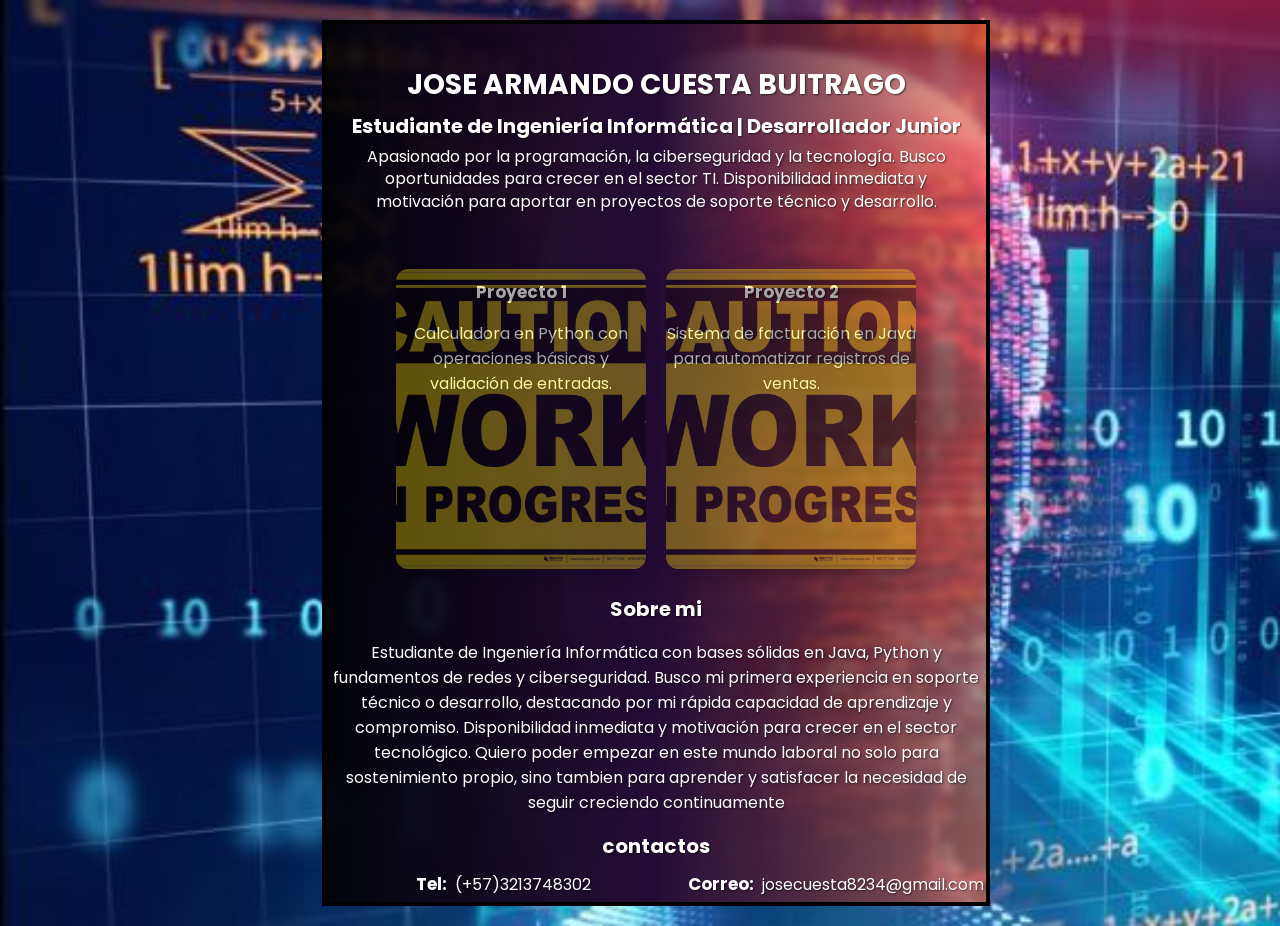
==== index.html @ f319c504 "Add files via upload" ====
<!DOCTYPE html>
<html lang="es">
<head>
    <meta charset="UTF-8">
    <title>Portafolio JACB</title>
    <link rel="stylesheet" href="styles.css">
    <link href="https://fonts.googleapis.com/css2?family=Poppins:wght@300;400;600&display=swap" rel="stylesheet">

</head>
<body>
    <section class="Texto"> 
        <header>
        <h1>JOSE ARMANDO CUESTA BUITRAGO</h1>
        <h2>Estudiante de Ingeniería Informática | Desarrollador Junior</h2>
        <p class="descripcion">
            Apasionado por la programación, la ciberseguridad y la tecnología. Busco oportunidades para crecer en el sector TI.
            Disponibilidad inmediata y motivación para aportar en proyectos de soporte técnico y desarrollo.
        </p>
    </header>

    <section class="proyectos">
        <div class="tarjeta">
            <img src="workinprogress.jpg" alt="Proyecto 1">
            <h3>Proyecto 1</h3>
            <p>Calculadora en Python con operaciones básicas y validación de entradas.</p>
        </div>
        <div class="tarjeta">
            <img src="workinprogress.jpg" alt="Proyecto 2">
            <h3>Proyecto 2</h3>
            <p>Sistema de facturación en Java para automatizar registros de ventas.</p>
        </div>
    </section>

    <section class="yo">
        <h2>Sobre mi</h2>
        <p class="sobremi">Estudiante de Ingeniería Informática con bases sólidas en Java, Python y fundamentos de redes y ciberseguridad. Busco mi primera experiencia en soporte técnico o desarrollo, destacando por mi rápida capacidad de aprendizaje y compromiso. Disponibilidad inmediata y motivación para crecer en el sector tecnológico. Quiero poder empezar en este mundo laboral no solo para sostenimiento propio, sino tambien para aprender y satisfacer la necesidad de seguir creciendo continuamente</p>
        <h2>contactos</h2>
        <div class="linea-contacto">
            <h3>Tel:</h3>
            <p>(+57)3213748302</p>
            <h3>Correo:</h3> 
            <p>josecuesta8234@gmail.com</p>
        </div>


    </section>


    </section>
</body>
</html>
---- styles.css ----
body {
            background-image: url("Fondo.jpg");
            background-size: cover;
            margin: 0;
            padding: 0;
            text-align: center;
            font-family: 'Poppins', sans-serif;
            max-width: 636px; margin: auto; padding: 20px;
            
        }

        header {
            padding: 40px 20px 20px 20px;
        }

        h1 {
            font-size: 28px;
            margin: 0;
        }

        h2 {
            font-size: 20px;
            margin: 5px 0; /* Reduce espacio con el siguiente párrafo */
            color: #ffffff;
        }
        h3 {
            font-size: 17px;
            margin: 5px 0; /* Reduce espacio con el siguiente párrafo */
            color: #ffffff;
        }

        p.descripcion {
            margin-top: 0;
            max-width: 600px;
            margin-left: auto;
            margin-right: auto;
            color: #ffffff;
            line-height: 1.4;
        }

        section.proyectos {
            display: flex;
            flex-wrap: wrap;
            justify-content: center;
            gap: 20px;
            padding: 20px;
        }

        .tarjeta {
            position: relative;
            width: 250px;
            height: 300px;
            border-radius: 12px;
            overflow: hidden;
            box-shadow: 0 8px 16px rgba(0,0,0,0.2);
            transition: transform 0.3s, box-shadow 0.3s;
        }

        .tarjeta:hover {
            transform: scale(1.02);
            box-shadow: 0 12px 20px rgba(0,0,0,0.3); /* SOMBRA MÁS PRONUNCIADA */
        }

        .tarjeta img {
            position:absolute;
            top: 0;
            left: 0;
            width: 100%;
            height: 100%;
            object-fit: cover;
            opacity: 0.35; /* Traslúcido */
        }

        .tarjeta h3 {
            margin: 10px 0 5px 0;
        }

        footer {
            padding: 10px;
            background-color: #000000;
            color: rgb(255, 4, 4);
            font-size: 14px;
        }
        p.sobremi{
            text-align: center;
            margin-right: auto;
        }
        .linea-contacto {
            display: flex;
            align-items: center; /* alinea verticalmente */
            gap: 5px;            /* espacio entre h3 y p */
            justify-content: center; /* opcional para centrar */
            margin-right: auto;
            
        }
        .linea-contacto h3{
            padding-left: 90px;
        }
        .linea-contacto p {
            margin: auto; /* elimina márgenes por defecto */
        }
        section.Texto{ 

            border: 4px solid black;
            background: linear-gradient(to right,rgba(0, 0, 0,0.9),rgba(36, 11, 54),rgba(255, 87, 34, 0.5));
            width: 660px;
            height: auto;
            backdrop-filter: blur(4px);
            color: white;
            text-shadow: 1px 1px 2px rgba(0, 0, 0, 0.6);
            animation: fadeIn 1s ease-in-out;

        }
        @keyframes fadeIn {
            from { opacity: 0; transform: translateY(10px); }  /* Esto es una animacion*/
            to   { opacity: 1; transform: translateY(0); }
}
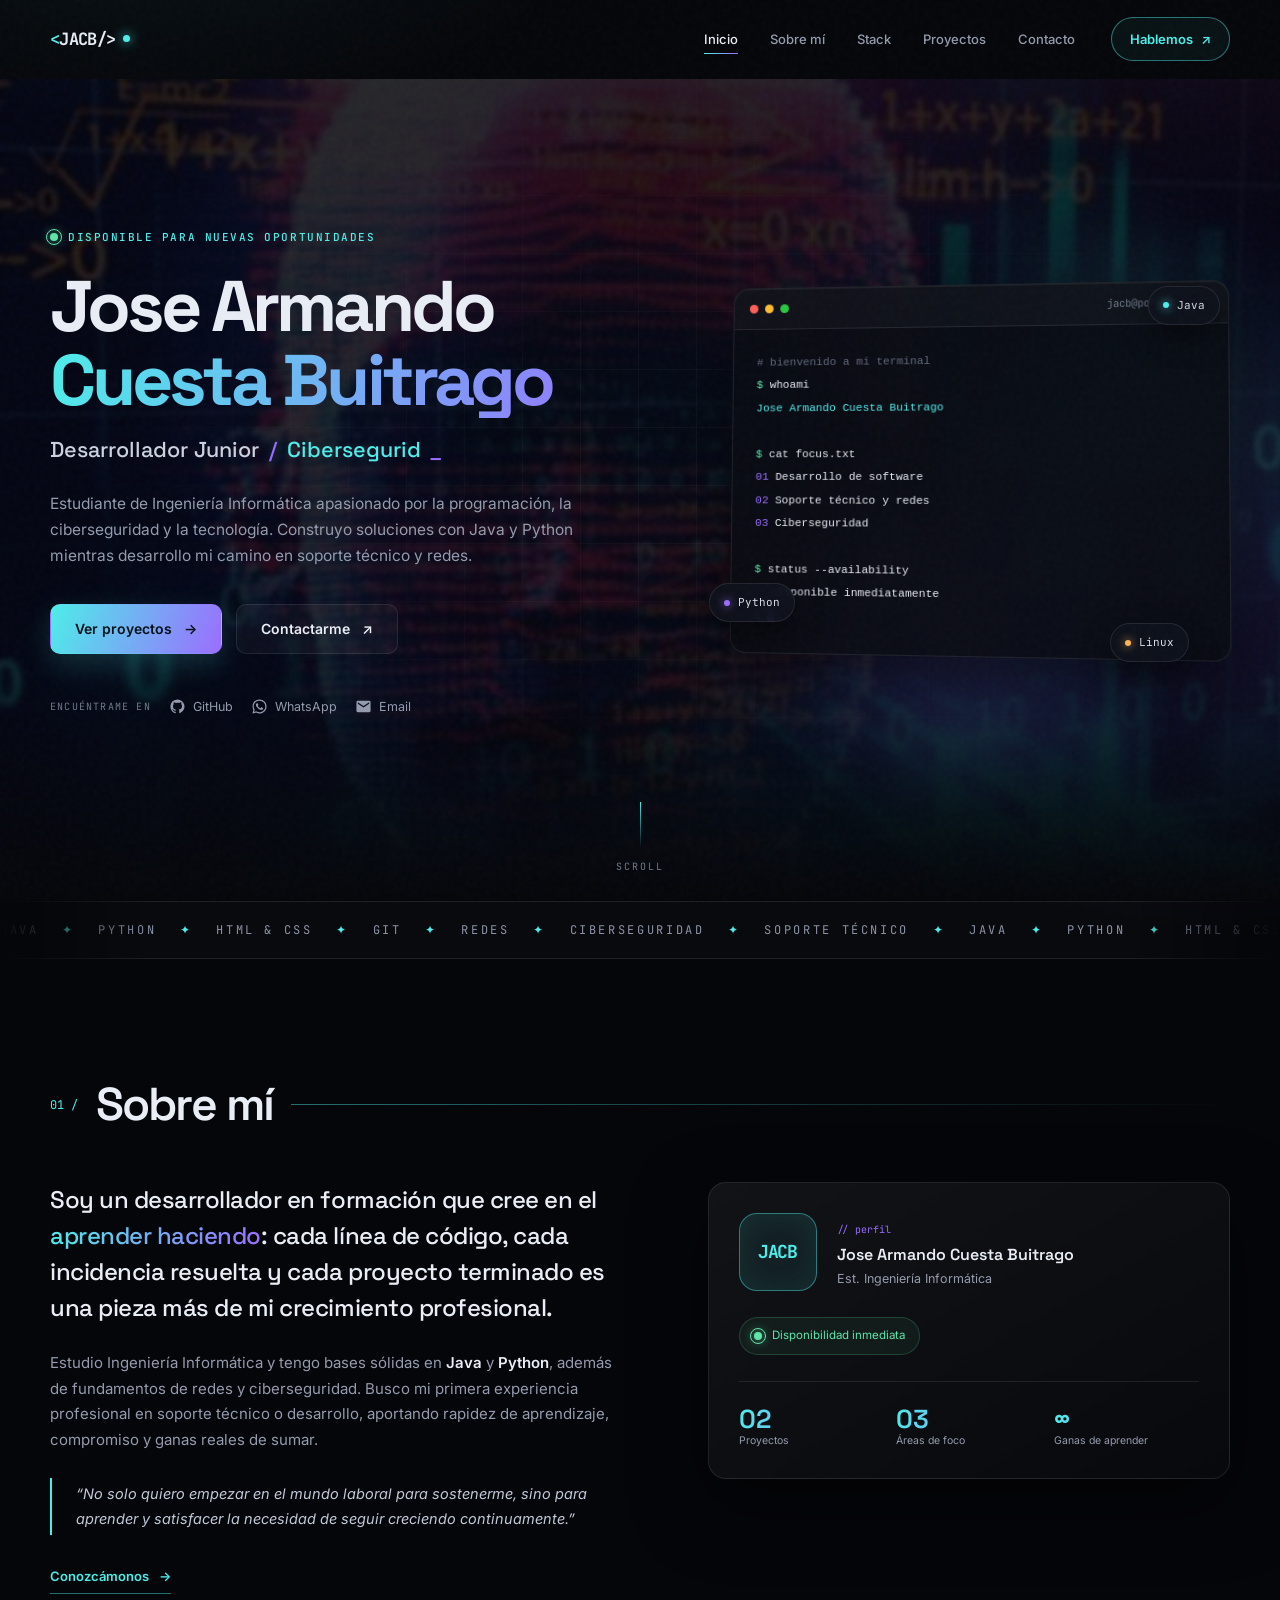
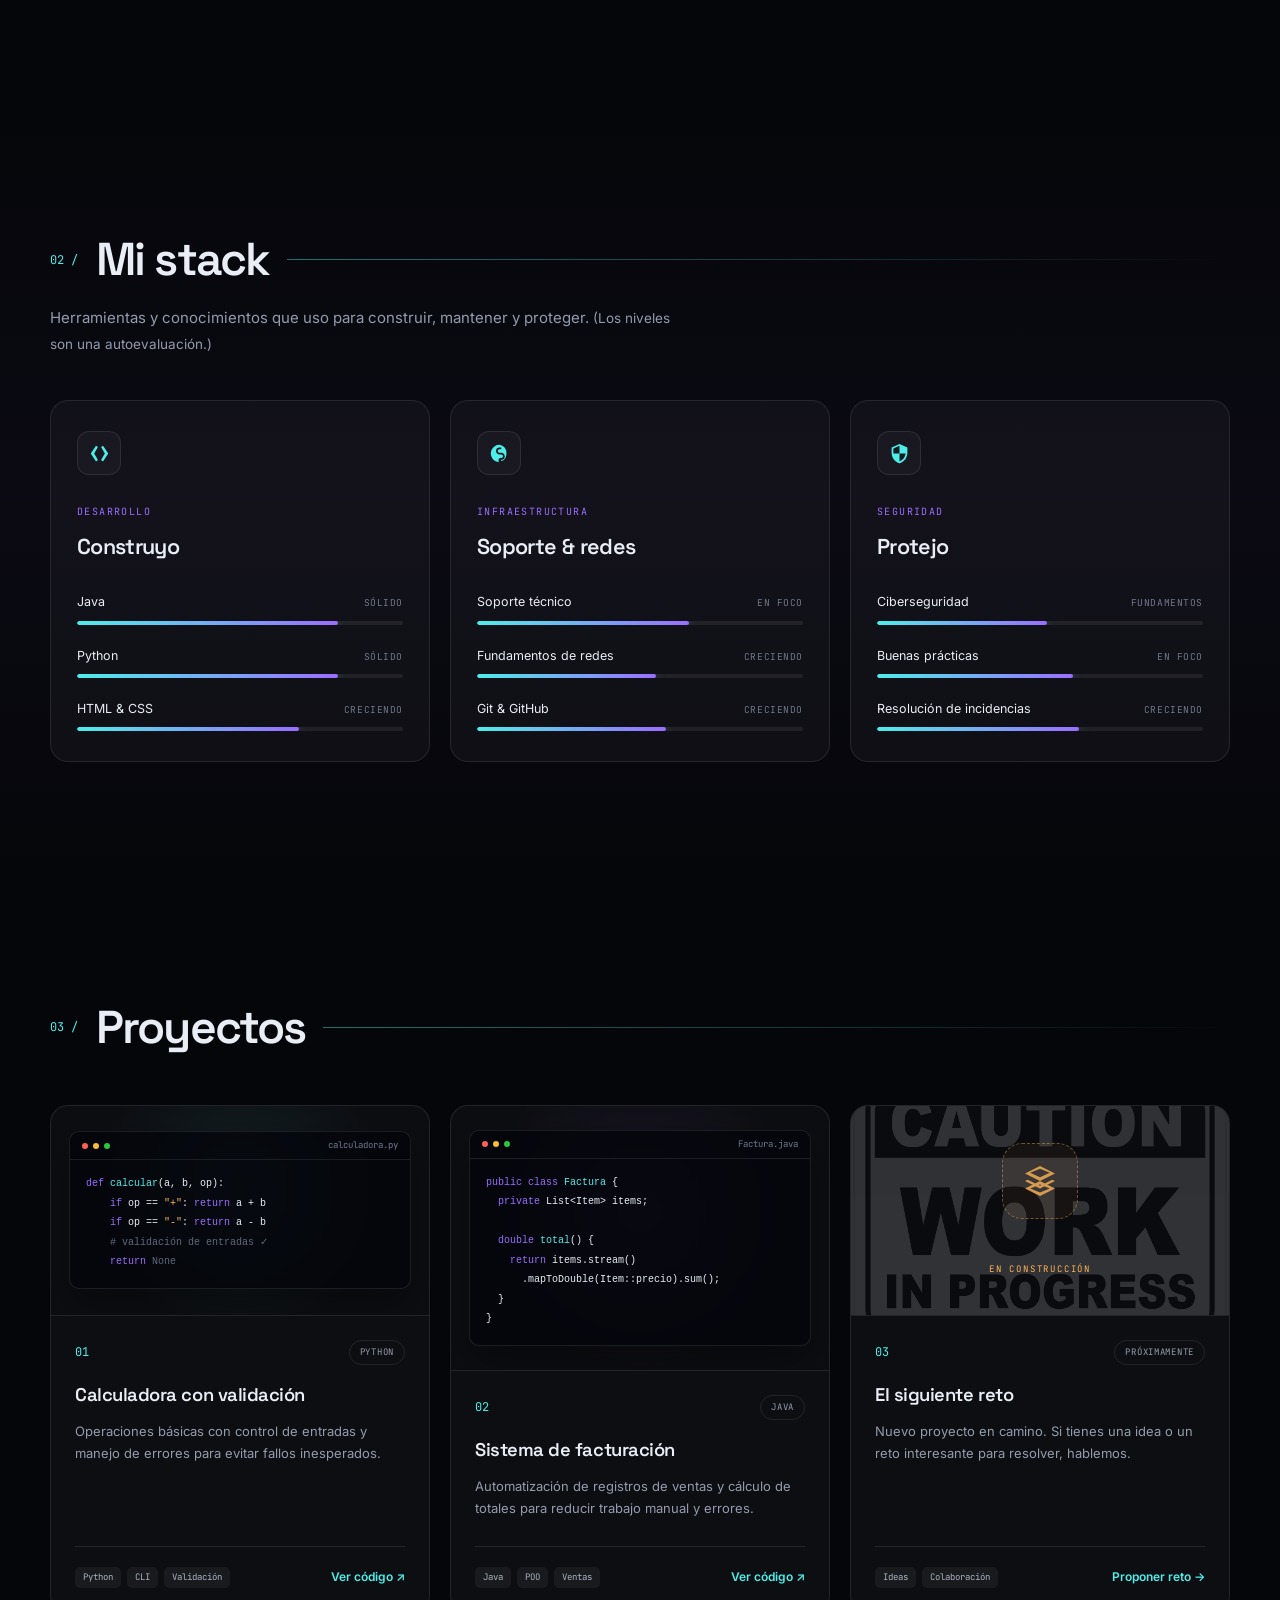
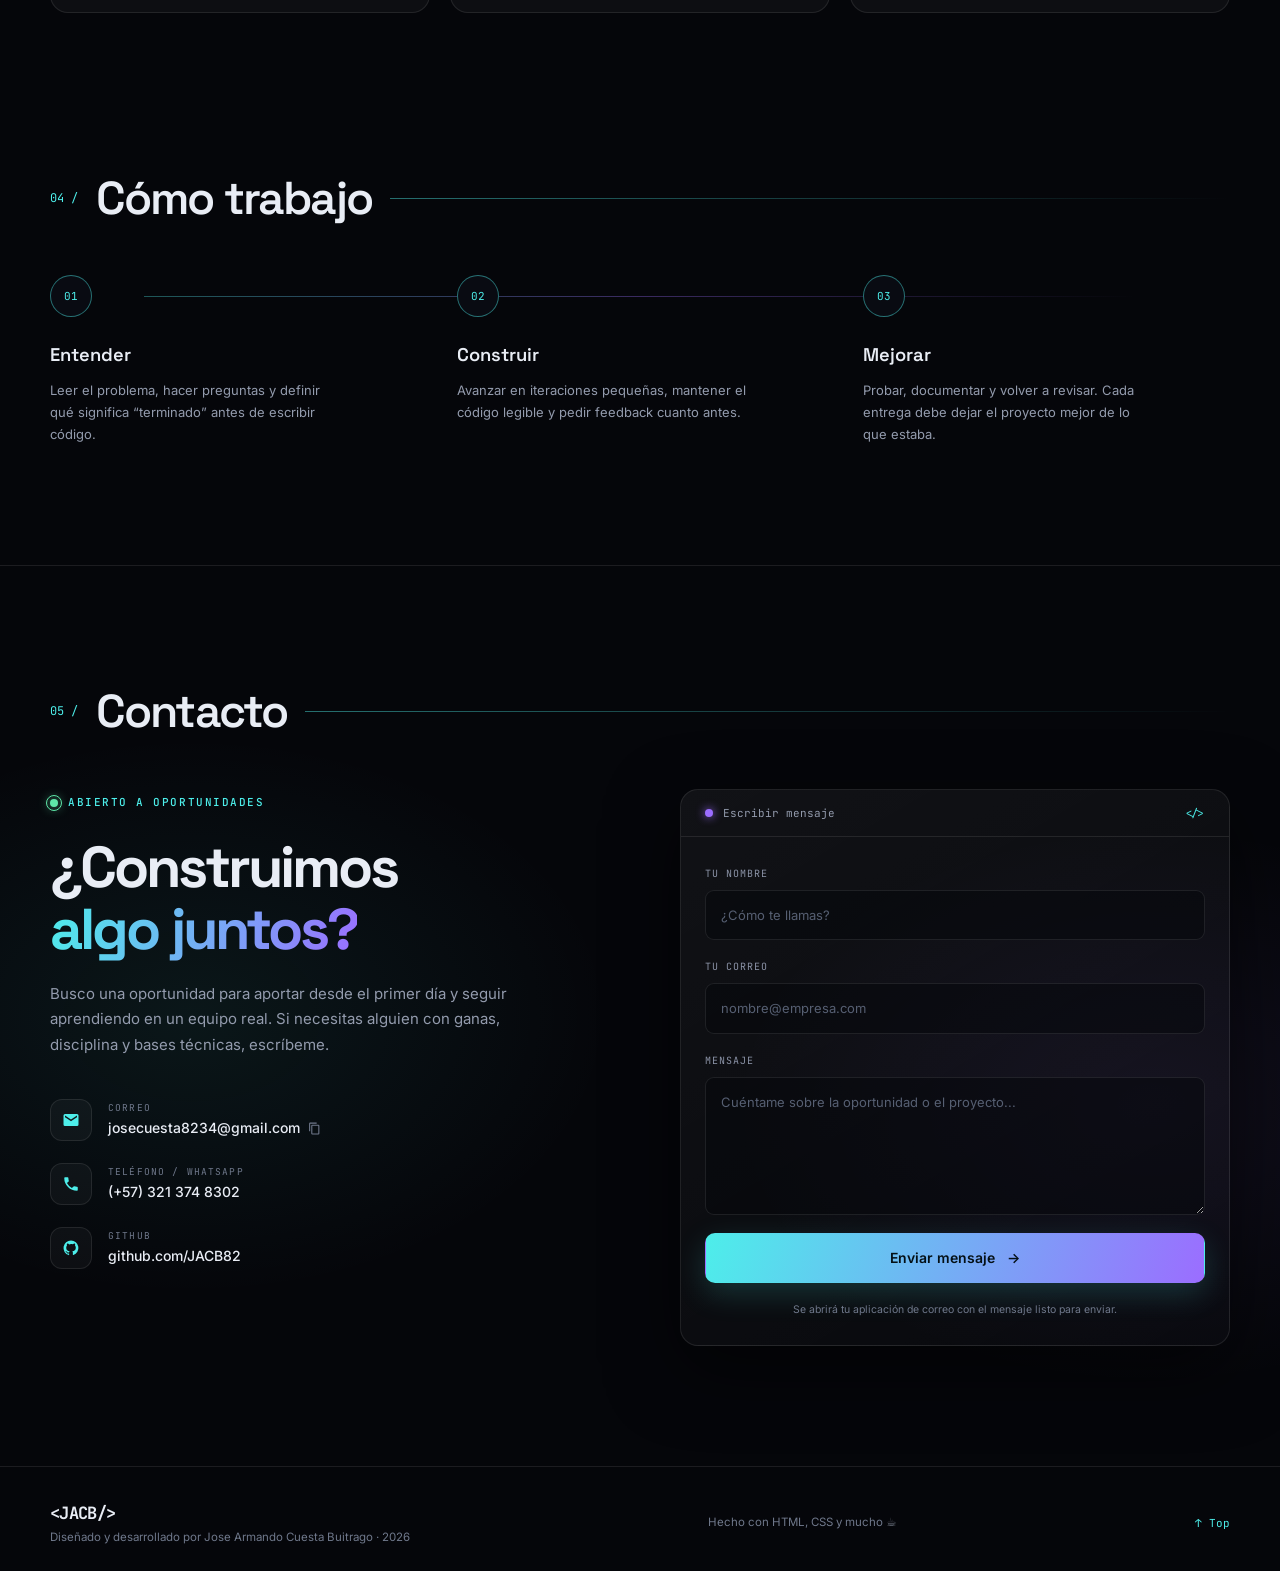
==== commit 80356ea4: "Rediseñar portafolio: dark cinematográfico, responsive y JS vanilla" ====
--- a/index.html
+++ b/index.html
@@ -1,51 +1,508 @@
-<!DOCTYPE html>
-<html lang="es">
-<head>
-    <meta charset="UTF-8">
-    <title>Portafolio JACB</title>
-    <link rel="stylesheet" href="styles.css">
-    <link href="https://fonts.googleapis.com/css2?family=Poppins:wght@300;400;600&display=swap" rel="stylesheet">
-
-</head>
-<body>
-    <section class="Texto"> 
-        <header>
-        <h1>JOSE ARMANDO CUESTA BUITRAGO</h1>
-        <h2>Estudiante de Ingeniería Informática | Desarrollador Junior</h2>
-        <p class="descripcion">
-            Apasionado por la programación, la ciberseguridad y la tecnología. Busco oportunidades para crecer en el sector TI.
-            Disponibilidad inmediata y motivación para aportar en proyectos de soporte técnico y desarrollo.
-        </p>
-    </header>
-
-    <section class="proyectos">
-        <div class="tarjeta">
-            <img src="workinprogress.jpg" alt="Proyecto 1">
-            <h3>Proyecto 1</h3>
-            <p>Calculadora en Python con operaciones básicas y validación de entradas.</p>
-        </div>
-        <div class="tarjeta">
-            <img src="workinprogress.jpg" alt="Proyecto 2">
-            <h3>Proyecto 2</h3>
-            <p>Sistema de facturación en Java para automatizar registros de ventas.</p>
-        </div>
-    </section>
-
-    <section class="yo">
-        <h2>Sobre mi</h2>
-        <p class="sobremi">Estudiante de Ingeniería Informática con bases sólidas en Java, Python y fundamentos de redes y ciberseguridad. Busco mi primera experiencia en soporte técnico o desarrollo, destacando por mi rápida capacidad de aprendizaje y compromiso. Disponibilidad inmediata y motivación para crecer en el sector tecnológico. Quiero poder empezar en este mundo laboral no solo para sostenimiento propio, sino tambien para aprender y satisfacer la necesidad de seguir creciendo continuamente</p>
-        <h2>contactos</h2>
-        <div class="linea-contacto">
-            <h3>Tel:</h3>
-            <p>(+57)3213748302</p>
-            <h3>Correo:</h3> 
-            <p>josecuesta8234@gmail.com</p>
-        </div>
-
-
-    </section>
-
-
-    </section>
-</body>
-</html>
+<!DOCTYPE html>
+<html lang="es">
+<head>
+    <meta charset="UTF-8">
+    <meta name="viewport" content="width=device-width, initial-scale=1">
+    <meta name="theme-color" content="#05060a">
+    <meta name="description" content="Portafolio de Jose Armando Cuesta Buitrago, estudiante de Ingeniería Informática y desarrollador junior. Java, Python, soporte técnico y ciberseguridad. Disponibilidad inmediata.">
+    <title>Jose Armando Cuesta Buitrago — Desarrollador Junior</title>
+
+    <link rel="icon" href="data:image/svg+xml,%3Csvg xmlns='http://www.w3.org/2000/svg' viewBox='0 0 64 64'%3E%3Crect width='64' height='64' rx='14' fill='%2305060a'/%3E%3Ctext x='50%25' y='55%25' text-anchor='middle' dominant-baseline='middle' font-family='Arial' font-size='32' font-weight='700' fill='%234deeea'%3EJ%3C/text%3E%3C/svg%3E">
+
+    <link rel="preconnect" href="https://fonts.googleapis.com">
+    <link rel="preconnect" href="https://fonts.gstatic.com" crossorigin>
+    <link href="https://fonts.googleapis.com/css2?family=Inter:wght@400;500;600&family=JetBrains+Mono:wght@400;500;700&family=Space+Grotesk:wght@400;500;600;700&display=swap" rel="stylesheet">
+
+    <link rel="stylesheet" href="styles.css">
+    <noscript><style>.reveal{opacity:1!important;transform:none!important}.skill-fill{transform:scaleX(1)!important}</style></noscript>
+</head>
+<body>
+    <div class="noise" aria-hidden="true"></div>
+    <div class="cursor-glow" id="cursorGlow" aria-hidden="true"></div>
+    <a class="skip-link" href="#main">Saltar al contenido</a>
+
+    <!-- ============ HEADER ============ -->
+    <header class="site-header" id="top">
+        <nav class="nav container" aria-label="Navegación principal">
+            <a href="#inicio" class="brand" aria-label="Ir al inicio">
+                <span class="brand-mark">&lt;JACB/&gt;</span>
+                <span class="brand-dot" aria-hidden="true"></span>
+            </a>
+
+            <button class="nav-toggle" id="navToggle" aria-expanded="false" aria-controls="navLinks" aria-label="Abrir menú">
+                <span></span><span></span><span></span>
+            </button>
+
+            <ul class="nav-links" id="navLinks">
+                <li><a href="#inicio" class="active">Inicio</a></li>
+                <li><a href="#sobre-mi">Sobre mí</a></li>
+                <li><a href="#stack">Stack</a></li>
+                <li><a href="#proyectos">Proyectos</a></li>
+                <li><a href="#contacto">Contacto</a></li>
+            </ul>
+
+            <a class="nav-cta" href="#contacto">Hablemos <span aria-hidden="true">↗</span></a>
+        </nav>
+    </header>
+
+    <main id="main">
+        <!-- ============ HERO ============ -->
+        <section class="hero" id="inicio">
+            <div class="hero-bg" aria-hidden="true"></div>
+
+            <div class="container hero-grid">
+                <div class="hero-copy">
+                    <p class="eyebrow reveal" style="--delay:.05s">
+                        <span class="pulse" aria-hidden="true"></span>
+                        Disponible para nuevas oportunidades
+                    </p>
+
+                    <h1 class="hero-title reveal" style="--delay:.12s">
+                        <span class="line">Jose Armando</span>
+                        <span class="line gradient-text">Cuesta Buitrago</span>
+                    </h1>
+
+                    <p class="hero-role reveal" style="--delay:.2s">
+                        Desarrollador Junior <span class="sep">/</span>
+                        <span class="typed" id="typed">Soporte Técnico</span><span class="caret" aria-hidden="true">_</span>
+                    </p>
+
+                    <p class="hero-desc reveal" style="--delay:.28s">
+                        Estudiante de Ingeniería Informática apasionado por la programación,
+                        la ciberseguridad y la tecnología. Construyo soluciones con Java y Python
+                        mientras desarrollo mi camino en soporte técnico y redes.
+                    </p>
+
+                    <div class="hero-actions reveal" style="--delay:.36s">
+                        <a class="btn btn-primary" href="#proyectos">
+                            Ver proyectos <span aria-hidden="true">→</span>
+                        </a>
+                        <a class="btn btn-ghost" href="#contacto">
+                            Contactarme <span aria-hidden="true">↗</span>
+                        </a>
+                    </div>
+
+                    <div class="hero-social reveal" style="--delay:.44s">
+                        <span class="social-label">Encuéntrame en</span>
+                        <a href="https://github.com/JACB82" target="_blank" rel="noopener noreferrer" aria-label="GitHub de JACB82">
+                            <svg viewBox="0 0 24 24" aria-hidden="true"><path d="M12 2a10 10 0 0 0-3.16 19.49c.5.09.68-.22.68-.48v-1.7c-2.78.6-3.37-1.34-3.37-1.34-.45-1.16-1.11-1.47-1.11-1.47-.91-.62.07-.6.07-.6 1 .07 1.53 1.03 1.53 1.03.89 1.53 2.34 1.09 2.91.83.09-.65.35-1.09.63-1.34-2.22-.25-4.55-1.11-4.55-4.94 0-1.09.39-1.98 1.03-2.68-.1-.25-.45-1.27.1-2.64 0 0 .84-.27 2.75 1.02A9.6 9.6 0 0 1 12 6.8c.85 0 1.71.11 2.51.34 1.91-1.29 2.75-1.02 2.75-1.02.55 1.37.2 2.39.1 2.64.64.7 1.03 1.59 1.03 2.68 0 3.84-2.34 4.68-4.57 4.93.36.31.68.92.68 1.85v2.74c0 .27.18.58.69.48A10 10 0 0 0 12 2Z"/></svg>
+                            GitHub
+                        </a>
+                        <a href="https://wa.me/573213748302" target="_blank" rel="noopener noreferrer" aria-label="Escribir por WhatsApp">
+                            <svg viewBox="0 0 24 24" aria-hidden="true"><path d="M12.04 2C6.58 2 2.13 6.45 2.13 11.91c0 1.75.46 3.45 1.32 4.95L2 22l5.25-1.38a9.9 9.9 0 0 0 4.79 1.22h.01c5.46 0 9.91-4.45 9.91-9.91C21.96 6.45 17.5 2 12.04 2Zm0 18.12h-.01a8.2 8.2 0 0 1-4.18-1.15l-.3-.18-3.12.82.83-3.04-.2-.31a8.18 8.18 0 0 1-1.26-4.35c0-4.52 3.68-8.2 8.2-8.2a8.2 8.2 0 0 1 8.2 8.2c0 4.52-3.68 8.21-8.16 8.21Zm4.5-6.14c-.25-.13-1.46-.72-1.68-.8-.23-.08-.39-.13-.56.13-.16.25-.64.8-.79.96-.14.16-.29.18-.54.06-.25-.13-1.05-.39-2-1.23a7.5 7.5 0 0 1-1.38-1.72c-.14-.25-.01-.38.11-.5.11-.11.25-.29.37-.43.13-.14.17-.25.25-.42.08-.16.04-.31-.02-.44-.06-.12-.56-1.34-.76-1.84-.2-.48-.4-.42-.56-.43h-.48c-.17 0-.44.06-.67.31-.23.25-.88.86-.88 2.1s.9 2.43 1.03 2.6c.12.16 1.77 2.7 4.29 3.79.6.26 1.07.41 1.43.53.6.19 1.15.16 1.58.1.48-.07 1.46-.6 1.66-1.17.21-.58.21-1.07.15-1.17-.06-.11-.23-.17-.48-.3Z"/></svg>
+                            WhatsApp
+                        </a>
+                        <a href="mailto:josecuesta8234@gmail.com" aria-label="Enviar correo">
+                            <svg viewBox="0 0 24 24" aria-hidden="true"><path d="M20 4H4a2 2 0 0 0-2 2v12a2 2 0 0 0 2 2h16a2 2 0 0 0 2-2V6a2 2 0 0 0-2-2Zm0 4.2-8 5.3-8-5.3V6l8 5.3L20 6v2.2Z"/></svg>
+                            Email
+                        </a>
+                    </div>
+                </div>
+
+                <div class="hero-visual reveal" style="--delay:.3s">
+                    <div class="orbit" aria-hidden="true"></div>
+
+                    <div class="terminal">
+                        <div class="terminal-bar">
+                            <span class="dot red"></span>
+                            <span class="dot yellow"></span>
+                            <span class="dot green"></span>
+                            <span class="terminal-title">jacb@portfolio: ~</span>
+                        </div>
+                        <div class="terminal-body">
+<pre><code><span class="c-muted"># bienvenido a mi terminal</span>
+<span class="c-green">$</span> whoami
+<span class="c-cyan">Jose Armando Cuesta Buitrago</span>
+
+<span class="c-green">$</span> cat focus.txt
+<span class="c-purple">01</span> Desarrollo de software
+<span class="c-purple">02</span> Soporte técnico y redes
+<span class="c-purple">03</span> Ciberseguridad
+
+<span class="c-green">$</span> status --availability
+<span class="c-green">✓</span> Disponible inmediatamente
+<span class="c-green">$</span> <span class="caret">▊</span></code></pre>
+                        </div>
+                    </div>
+
+                    <span class="float-chip chip-1"><i></i> Java</span>
+                    <span class="float-chip chip-2"><i></i> Python</span>
+                    <span class="float-chip chip-3"><i></i> Linux</span>
+                </div>
+            </div>
+
+            <a class="scroll-hint" href="#sobre-mi" aria-label="Desplazarse a la sección sobre mí">
+                <span class="scroll-line" aria-hidden="true"></span>
+                Scroll
+            </a>
+        </section>
+
+        <!-- ============ MARQUEE ============ -->
+        <div class="marquee" aria-hidden="true">
+            <div class="marquee-track">
+                <span>JAVA <b>✦</b> PYTHON <b>✦</b> HTML &amp; CSS <b>✦</b> GIT <b>✦</b> REDES <b>✦</b> CIBERSEGURIDAD <b>✦</b> SOPORTE TÉCNICO <b>✦</b>&nbsp;</span>
+                <span>JAVA <b>✦</b> PYTHON <b>✦</b> HTML &amp; CSS <b>✦</b> GIT <b>✦</b> REDES <b>✦</b> CIBERSEGURIDAD <b>✦</b> SOPORTE TÉCNICO <b>✦</b>&nbsp;</span>
+            </div>
+        </div>
+
+        <!-- ============ SOBRE MÍ ============ -->
+        <section class="section about" id="sobre-mi">
+            <div class="container">
+                <div class="section-head reveal">
+                    <span class="section-index">01 /</span>
+                    <h2>Sobre mí</h2>
+                    <span class="section-line" aria-hidden="true"></span>
+                </div>
+
+                <div class="about-grid">
+                    <div class="about-copy reveal" style="--delay:.1s">
+                        <p class="lead">
+                            Soy un desarrollador en formación que cree en el <span class="gradient-text">aprender haciendo</span>:
+                            cada línea de código, cada incidencia resuelta y cada proyecto terminado
+                            es una pieza más de mi crecimiento profesional.
+                        </p>
+                        <p>
+                            Estudio Ingeniería Informática y tengo bases sólidas en <strong>Java</strong> y
+                            <strong>Python</strong>, además de fundamentos de redes y ciberseguridad.
+                            Busco mi primera experiencia profesional en soporte técnico o desarrollo,
+                            aportando rapidez de aprendizaje, compromiso y ganas reales de sumar.
+                        </p>
+                        <blockquote>
+                            “No solo quiero empezar en el mundo laboral para sostenerme, sino para aprender
+                            y satisfacer la necesidad de seguir creciendo continuamente.”
+                        </blockquote>
+                        <a class="text-link" href="#contacto">Conozcámonos <span aria-hidden="true">→</span></a>
+                    </div>
+
+                    <div class="profile-card reveal" style="--delay:.2s">
+                        <div class="profile-top">
+                            <div class="monogram" aria-hidden="true">JACB</div>
+                            <div>
+                                <span class="profile-tag">// perfil</span>
+                                <h3>Jose Armando Cuesta Buitrago</h3>
+                                <p>Est. Ingeniería Informática</p>
+                            </div>
+                        </div>
+                        <div class="profile-status">
+                            <span class="pulse" aria-hidden="true"></span>
+                            Disponibilidad inmediata
+                        </div>
+                        <div class="stats">
+                            <div class="stat">
+                                <strong>02</strong>
+                                <span>Proyectos</span>
+                            </div>
+                            <div class="stat">
+                                <strong>03</strong>
+                                <span>Áreas de foco</span>
+                            </div>
+                            <div class="stat">
+                                <strong>∞</strong>
+                                <span>Ganas de aprender</span>
+                            </div>
+                        </div>
+                    </div>
+                </div>
+            </div>
+        </section>
+
+        <!-- ============ STACK ============ -->
+        <section class="section stack" id="stack">
+            <div class="container">
+                <div class="section-head reveal">
+                    <span class="section-index">02 /</span>
+                    <h2>Mi stack</h2>
+                    <span class="section-line" aria-hidden="true"></span>
+                </div>
+
+                <p class="section-intro reveal">
+                    Herramientas y conocimientos que uso para construir, mantener y proteger.
+                    <span class="muted">(Los niveles son una autoevaluación.)</span>
+                </p>
+
+                <div class="skills-grid">
+                    <article class="skill-card reveal" style="--delay:.05s">
+                        <div class="skill-icon" aria-hidden="true">
+                            <svg viewBox="0 0 24 24"><path d="m8 3-6 9 6 9 2.2-1.5L5.9 12l4.3-7.5L8 3Zm8 0-2.2 1.5L18.1 12l-4.3 7.5L16 21l6-9-6-9Z"/></svg>
+                        </div>
+                        <span class="skill-kicker">Desarrollo</span>
+                        <h3>Construyo</h3>
+                        <ul class="skill-list">
+                            <li>
+                                <div class="skill-meta"><span>Java</span><em>Sólido</em></div>
+                                <div class="bar"><span class="skill-fill" style="--level:80%"></span></div>
+                            </li>
+                            <li>
+                                <div class="skill-meta"><span>Python</span><em>Sólido</em></div>
+                                <div class="bar"><span class="skill-fill" style="--level:80%"></span></div>
+                            </li>
+                            <li>
+                                <div class="skill-meta"><span>HTML &amp; CSS</span><em>Creciendo</em></div>
+                                <div class="bar"><span class="skill-fill" style="--level:68%"></span></div>
+                            </li>
+                        </ul>
+                    </article>
+
+                    <article class="skill-card reveal" style="--delay:.15s">
+                        <div class="skill-icon" aria-hidden="true">
+                            <svg viewBox="0 0 24 24"><path d="M12 2a10 10 0 0 0-1 19.95V19c0-1.1.9-2 2-2h1c1.1 0 2-.9 2-2s-.9-2-2-2h-2c-2.2 0-4-1.8-4-4a4 4 0 0 1 4-4h2v2h-2a2 2 0 0 0 0 4h2c2.2 0 4 1.8 4 4a4 4 0 0 1-4 4v1.95A10 10 0 0 0 12 2Z"/></svg>
+                        </div>
+                        <span class="skill-kicker">Infraestructura</span>
+                        <h3>Soporte &amp; redes</h3>
+                        <ul class="skill-list">
+                            <li>
+                                <div class="skill-meta"><span>Soporte técnico</span><em>En foco</em></div>
+                                <div class="bar"><span class="skill-fill" style="--level:65%"></span></div>
+                            </li>
+                            <li>
+                                <div class="skill-meta"><span>Fundamentos de redes</span><em>Creciendo</em></div>
+                                <div class="bar"><span class="skill-fill" style="--level:55%"></span></div>
+                            </li>
+                            <li>
+                                <div class="skill-meta"><span>Git &amp; GitHub</span><em>Creciendo</em></div>
+                                <div class="bar"><span class="skill-fill" style="--level:58%"></span></div>
+                            </li>
+                        </ul>
+                    </article>
+
+                    <article class="skill-card reveal" style="--delay:.25s">
+                        <div class="skill-icon" aria-hidden="true">
+                            <svg viewBox="0 0 24 24"><path d="M12 1 3 5v6c0 5.55 3.84 10.74 9 12 5.16-1.26 9-6.45 9-12V5l-9-4Zm0 10.99h7c-.53 4.12-3.28 7.79-7 8.94V12H5V6.3l7-3.11v8.8Z"/></svg>
+                        </div>
+                        <span class="skill-kicker">Seguridad</span>
+                        <h3>Protejo</h3>
+                        <ul class="skill-list">
+                            <li>
+                                <div class="skill-meta"><span>Ciberseguridad</span><em>Fundamentos</em></div>
+                                <div class="bar"><span class="skill-fill" style="--level:52%"></span></div>
+                            </li>
+                            <li>
+                                <div class="skill-meta"><span>Buenas prácticas</span><em>En foco</em></div>
+                                <div class="bar"><span class="skill-fill" style="--level:60%"></span></div>
+                            </li>
+                            <li>
+                                <div class="skill-meta"><span>Resolución de incidencias</span><em>Creciendo</em></div>
+                                <div class="bar"><span class="skill-fill" style="--level:62%"></span></div>
+                            </li>
+                        </ul>
+                    </article>
+                </div>
+            </div>
+        </section>
+
+        <!-- ============ PROYECTOS ============ -->
+        <section class="section projects" id="proyectos">
+            <div class="container">
+                <div class="section-head reveal">
+                    <span class="section-index">03 /</span>
+                    <h2>Proyectos</h2>
+                    <span class="section-line" aria-hidden="true"></span>
+                </div>
+
+                <div class="projects-grid">
+                    <article class="project-card reveal" style="--delay:.05s">
+                        <div class="project-visual visual-python">
+                            <div class="code-window">
+                                <div class="code-dots"><i></i><i></i><i></i><span>calculadora.py</span></div>
+<pre><code><span class="c-purple">def</span> <span class="c-cyan">calcular</span>(a, b, op):
+    <span class="c-purple">if</span> op == <span class="c-amber">"+"</span>: <span class="c-purple">return</span> a + b
+    <span class="c-purple">if</span> op == <span class="c-amber">"-"</span>: <span class="c-purple">return</span> a - b
+    <span class="c-muted"># validación de entradas ✓</span>
+    <span class="c-purple">return</span> <span class="c-muted">None</span></code></pre>
+                            </div>
+                        </div>
+                        <div class="project-info">
+                            <div class="project-top">
+                                <span class="project-num">01</span>
+                                <span class="project-tag">Python</span>
+                            </div>
+                            <h3>Calculadora con validación</h3>
+                            <p>Operaciones básicas con control de entradas y manejo de errores para evitar fallos inesperados.</p>
+                            <div class="project-bottom">
+                                <ul class="tags"><li>Python</li><li>CLI</li><li>Validación</li></ul>
+                                <a href="https://github.com/JACB82" target="_blank" rel="noopener noreferrer" aria-label="Ver repositorio de la calculadora en GitHub">Ver código <span aria-hidden="true">↗</span></a>
+                            </div>
+                        </div>
+                    </article>
+
+                    <article class="project-card reveal" style="--delay:.15s">
+                        <div class="project-visual visual-java">
+                            <div class="code-window">
+                                <div class="code-dots"><i></i><i></i><i></i><span>Factura.java</span></div>
+<pre><code><span class="c-purple">public class</span> <span class="c-cyan">Factura</span> {
+  <span class="c-purple">private</span> List&lt;Item&gt; items;
+
+  <span class="c-purple">double</span> <span class="c-cyan">total</span>() {
+    <span class="c-purple">return</span> items.stream()
+      .mapToDouble(Item::precio).sum();
+  }
+}</code></pre>
+                            </div>
+                        </div>
+                        <div class="project-info">
+                            <div class="project-top">
+                                <span class="project-num">02</span>
+                                <span class="project-tag">Java</span>
+                            </div>
+                            <h3>Sistema de facturación</h3>
+                            <p>Automatización de registros de ventas y cálculo de totales para reducir trabajo manual y errores.</p>
+                            <div class="project-bottom">
+                                <ul class="tags"><li>Java</li><li>POO</li><li>Ventas</li></ul>
+                                <a href="https://github.com/JACB82" target="_blank" rel="noopener noreferrer" aria-label="Ver repositorio del sistema de facturación en GitHub">Ver código <span aria-hidden="true">↗</span></a>
+                            </div>
+                        </div>
+                    </article>
+
+                    <article class="project-card project-next reveal" style="--delay:.25s">
+                        <div class="project-visual visual-next">
+                            <div class="next-mark" aria-hidden="true">
+                                <svg viewBox="0 0 24 24"><path d="M12 2 2 7l10 5 10-5-10-5Zm0 7.5L5.5 6.5 12 3.9l6.5 2.6L12 9.5ZM2 17l10 5 10-5-10-5-10 5Zm10 2.6-6.5-2.6L12 14.4l6.5 2.6L12 19.6ZM2 12l10 5 10-5-1.8-.9L12 15.2 3.8 11.1 2 12Z"/></svg>
+                            </div>
+                            <span class="next-label">EN CONSTRUCCIÓN</span>
+                        </div>
+                        <div class="project-info">
+                            <div class="project-top">
+                                <span class="project-num">03</span>
+                                <span class="project-tag">Próximamente</span>
+                            </div>
+                            <h3>El siguiente reto</h3>
+                            <p>Nuevo proyecto en camino. Si tienes una idea o un reto interesante para resolver, hablemos.</p>
+                            <div class="project-bottom">
+                                <ul class="tags"><li>Ideas</li><li>Colaboración</li></ul>
+                                <a href="#contacto">Proponer reto <span aria-hidden="true">→</span></a>
+                            </div>
+                        </div>
+                    </article>
+                </div>
+            </div>
+        </section>
+
+        <!-- ============ PROCESS ============ -->
+        <section class="section process">
+            <div class="container">
+                <div class="section-head reveal">
+                    <span class="section-index">04 /</span>
+                    <h2>Cómo trabajo</h2>
+                    <span class="section-line" aria-hidden="true"></span>
+                </div>
+
+                <div class="steps">
+                    <div class="step reveal" style="--delay:.05s">
+                        <span class="step-num">01</span>
+                        <h3>Entender</h3>
+                        <p>Leer el problema, hacer preguntas y definir qué significa “terminado” antes de escribir código.</p>
+                    </div>
+                    <div class="step reveal" style="--delay:.15s">
+                        <span class="step-num">02</span>
+                        <h3>Construir</h3>
+                        <p>Avanzar en iteraciones pequeñas, mantener el código legible y pedir feedback cuanto antes.</p>
+                    </div>
+                    <div class="step reveal" style="--delay:.25s">
+                        <span class="step-num">03</span>
+                        <h3>Mejorar</h3>
+                        <p>Probar, documentar y volver a revisar. Cada entrega debe dejar el proyecto mejor de lo que estaba.</p>
+                    </div>
+                </div>
+            </div>
+        </section>
+
+        <!-- ============ CONTACTO ============ -->
+        <section class="section contact" id="contacto">
+            <div class="container">
+                <div class="section-head reveal">
+                    <span class="section-index">05 /</span>
+                    <h2>Contacto</h2>
+                    <span class="section-line" aria-hidden="true"></span>
+                </div>
+
+                <div class="contact-grid">
+                    <div class="contact-copy reveal" style="--delay:.1s">
+                        <span class="eyebrow"><span class="pulse" aria-hidden="true"></span> Abierto a oportunidades</span>
+                        <h2 class="contact-title">¿Construimos<br><span class="gradient-text">algo juntos?</span></h2>
+                        <p>
+                            Busco una oportunidad para aportar desde el primer día y seguir aprendiendo
+                            en un equipo real. Si necesitas alguien con ganas, disciplina y bases técnicas,
+                            escríbeme.
+                        </p>
+
+                        <ul class="contact-list">
+                            <li>
+                                <span class="contact-icon" aria-hidden="true">
+                                    <svg viewBox="0 0 24 24"><path d="M20 4H4a2 2 0 0 0-2 2v12a2 2 0 0 0 2 2h16a2 2 0 0 0 2-2V6a2 2 0 0 0-2-2Zm0 4.2-8 5.3-8-5.3V6l8 5.3L20 6v2.2Z"/></svg>
+                                </span>
+                                <div>
+                                    <span>Correo</span>
+                                    <button class="copy-trigger" id="copyEmail" type="button" title="Copiar correo">
+                                        josecuesta8234@gmail.com
+                                        <svg viewBox="0 0 24 24" aria-hidden="true"><path d="M16 1H4a2 2 0 0 0-2 2v14h2V3h12V1Zm3 4H8a2 2 0 0 0-2 2v14a2 2 0 0 0 2 2h11a2 2 0 0 0 2-2V7a2 2 0 0 0-2-2Zm0 16H8V7h11v14Z"/></svg>
+                                    </button>
+                                </div>
+                            </li>
+                            <li>
+                                <span class="contact-icon" aria-hidden="true">
+                                    <svg viewBox="0 0 24 24"><path d="M6.6 10.8a15 15 0 0 0 6.6 6.6l2.2-2.2a1 1 0 0 1 1-.25 11.4 11.4 0 0 0 3.6.58 1 1 0 0 1 1 1V20a1 1 0 0 1-1 1A17 17 0 0 1 3 4a1 1 0 0 1 1-1h3.5a1 1 0 0 1 1 1 11.4 11.4 0 0 0 .58 3.6 1 1 0 0 1-.25 1l-2.23 2.2Z"/></svg>
+                                </span>
+                                <div>
+                                    <span>Teléfono / WhatsApp</span>
+                                    <a href="tel:+573213748302">(+57) 321 374 8302</a>
+                                </div>
+                            </li>
+                            <li>
+                                <span class="contact-icon" aria-hidden="true">
+                                    <svg viewBox="0 0 24 24"><path d="M12 2a10 10 0 0 0-3.16 19.49c.5.09.68-.22.68-.48v-1.7c-2.78.6-3.37-1.34-3.37-1.34-.45-1.16-1.11-1.47-1.11-1.47-.91-.62.07-.6.07-.6 1 .07 1.53 1.03 1.53 1.03.89 1.53 2.34 1.09 2.91.83.09-.65.35-1.09.63-1.34-2.22-.25-4.55-1.11-4.55-4.94 0-1.09.39-1.98 1.03-2.68-.1-.25-.45-1.27.1-2.64 0 0 .84-.27 2.75 1.02A9.6 9.6 0 0 1 12 6.8c.85 0 1.71.11 2.51.34 1.91-1.29 2.75-1.02 2.75-1.02.55 1.37.2 2.39.1 2.64.64.7 1.03 1.59 1.03 2.68 0 3.84-2.34 4.68-4.57 4.93.36.31.68.92.68 1.85v2.74c0 .27.18.58.69.48A10 10 0 0 0 12 2Z"/></svg>
+                                </span>
+                                <div>
+                                    <span>GitHub</span>
+                                    <a href="https://github.com/JACB82" target="_blank" rel="noopener noreferrer">github.com/JACB82</a>
+                                </div>
+                            </li>
+                        </ul>
+                    </div>
+
+                    <form class="contact-form reveal" id="contactForm" style="--delay:.2s">
+                        <div class="form-head">
+                            <span class="form-dot"></span>
+                            <span>Escribir mensaje</span>
+                            <span class="form-brackets">&lt;/&gt;</span>
+                        </div>
+                        <div class="form-body">
+                            <div class="field">
+                                <label for="name">Tu nombre</label>
+                                <input id="name" name="name" type="text" placeholder="¿Cómo te llamas?" required autocomplete="name">
+                            </div>
+                            <div class="field">
+                                <label for="email">Tu correo</label>
+                                <input id="email" name="email" type="email" placeholder="nombre@empresa.com" required autocomplete="email">
+                            </div>
+                            <div class="field">
+                                <label for="message">Mensaje</label>
+                                <textarea id="message" name="message" rows="5" placeholder="Cuéntame sobre la oportunidad o el proyecto..." required></textarea>
+                            </div>
+                            <button class="btn btn-primary btn-block" type="submit">
+                                Enviar mensaje <span aria-hidden="true">→</span>
+                            </button>
+                            <p class="form-note">Se abrirá tu aplicación de correo con el mensaje listo para enviar.</p>
+                        </div>
+                    </form>
+                </div>
+            </div>
+        </section>
+    </main>
+
+    <!-- ============ FOOTER ============ -->
+    <footer class="site-footer">
+        <div class="container footer-inner">
+            <div>
+                <span class="brand-mark">&lt;JACB/&gt;</span>
+                <p>Diseñado y desarrollado por Jose Armando Cuesta Buitrago · <span id="year">2026</span></p>
+            </div>
+            <p class="footer-note">Hecho con HTML, CSS y mucho <span aria-label="café">☕</span></p>
+            <a href="#top" class="back-top" aria-label="Volver al inicio">↑ Top</a>
+        </div>
+    </footer>
+
+    <div class="toast" id="toast" role="status" aria-live="polite"></div>
+
+    <script src="script.js"></script>
+</body>
+</html>
--- a/styles.css
+++ b/styles.css
@@ -1,118 +1,1237 @@
-
-        body {
-            background-image: url("Fondo.jpg");
-            background-size: cover;
-            margin: 0;
-            padding: 0;
-            text-align: center;
-            font-family: 'Poppins', sans-serif;
-            max-width: 636px; margin: auto; padding: 20px;
-            
-        }
-
-        header {
-            padding: 40px 20px 20px 20px;
-        }
-
-        h1 {
-            font-size: 28px;
-            margin: 0;
-        }
-
-        h2 {
-            font-size: 20px;
-            margin: 5px 0; /* Reduce espacio con el siguiente párrafo */
-            color: #ffffff;
-        }
-        h3 {
-            font-size: 17px;
-            margin: 5px 0; /* Reduce espacio con el siguiente párrafo */
-            color: #ffffff;
-        }
-
-        p.descripcion {
-            margin-top: 0;
-            max-width: 600px;
-            margin-left: auto;
-            margin-right: auto;
-            color: #ffffff;
-            line-height: 1.4;
-        }
-
-        section.proyectos {
-            display: flex;
-            flex-wrap: wrap;
-            justify-content: center;
-            gap: 20px;
-            padding: 20px;
-        }
-
-        .tarjeta {
-            position: relative;
-            width: 250px;
-            height: 300px;
-            border-radius: 12px;
-            overflow: hidden;
-            box-shadow: 0 8px 16px rgba(0,0,0,0.2);
-            transition: transform 0.3s, box-shadow 0.3s;
-        }
-
-        .tarjeta:hover {
-            transform: scale(1.02);
-            box-shadow: 0 12px 20px rgba(0,0,0,0.3); /* SOMBRA MÁS PRONUNCIADA */
-        }
-
-        .tarjeta img {
-            position:absolute;
-            top: 0;
-            left: 0;
-            width: 100%;
-            height: 100%;
-            object-fit: cover;
-            opacity: 0.35; /* Traslúcido */
-        }
-
-        .tarjeta h3 {
-            margin: 10px 0 5px 0;
-        }
-
-        footer {
-            padding: 10px;
-            background-color: #000000;
-            color: rgb(255, 4, 4);
-            font-size: 14px;
-        }
-        p.sobremi{
-            text-align: center;
-            margin-right: auto;
-        }
-        .linea-contacto {
-            display: flex;
-            align-items: center; /* alinea verticalmente */
-            gap: 5px;            /* espacio entre h3 y p */
-            justify-content: center; /* opcional para centrar */
-            margin-right: auto;
-            
-        }
-        .linea-contacto h3{
-            padding-left: 90px;
-        }
-        .linea-contacto p {
-            margin: auto; /* elimina márgenes por defecto */
-        }
-        section.Texto{ 
-
-            border: 4px solid black;
-            background: linear-gradient(to right,rgba(0, 0, 0,0.9),rgba(36, 11, 54),rgba(255, 87, 34, 0.5));
-            width: 660px;
-            height: auto;
-            backdrop-filter: blur(4px);
-            color: white;
-            text-shadow: 1px 1px 2px rgba(0, 0, 0, 0.6);
-            animation: fadeIn 1s ease-in-out;
-
-        }
-        @keyframes fadeIn {
-            from { opacity: 0; transform: translateY(10px); }  /* Esto es una animacion*/
-            to   { opacity: 1; transform: translateY(0); }
-}+/* ==========================================================================
+   JACB — Portafolio
+   Paleta: near-black + cyan eléctrico + violeta. Sin frameworks.
+   ========================================================================== */
+
+:root {
+    --bg: #05060a;
+    --bg-soft: #090b12;
+    --surface: rgba(255, 255, 255, .035);
+    --surface-strong: rgba(255, 255, 255, .06);
+    --border: rgba(255, 255, 255, .09);
+    --border-hover: rgba(77, 238, 234, .45);
+    --text: #e9edf5;
+    --muted: #939bad;
+    --cyan: #4deeea;
+    --violet: #9b6dff;
+    --amber: #ffb457;
+    --green: #5ee6a8;
+    --gradient: linear-gradient(110deg, var(--cyan), var(--violet));
+    --shadow: 0 24px 70px rgba(0, 0, 0, .55);
+    --radius: 18px;
+    --ease: cubic-bezier(.22, .7, .25, 1);
+}
+
+*,
+*::before,
+*::after { box-sizing: border-box; }
+
+html {
+    scroll-behavior: smooth;
+    scroll-padding-top: 90px;
+}
+
+body {
+    margin: 0;
+    min-width: 320px;
+    background:
+        radial-gradient(900px 600px at 12% -5%, rgba(77, 238, 234, .09), transparent 60%),
+        radial-gradient(800px 600px at 95% 12%, rgba(155, 109, 255, .10), transparent 60%),
+        var(--bg);
+    color: var(--text);
+    font-family: 'Inter', system-ui, sans-serif;
+    font-size: 15px;
+    line-height: 1.7;
+    -webkit-font-smoothing: antialiased;
+    overflow-x: hidden;
+}
+
+::selection { background: rgba(77, 238, 234, .3); color: #fff; }
+
+a { color: inherit; text-decoration: none; }
+ul { list-style: none; margin: 0; padding: 0; }
+h1, h2, h3, p, pre, blockquote { margin: 0; }
+button, input, textarea { font: inherit; }
+img, svg { display: block; }
+
+:focus-visible {
+    outline: 2px solid var(--cyan);
+    outline-offset: 4px;
+    border-radius: 6px;
+}
+
+.container {
+    width: min(1180px, calc(100% - 48px));
+    margin-inline: auto;
+}
+
+.noise {
+    position: fixed;
+    inset: 0;
+    z-index: 90;
+    pointer-events: none;
+    opacity: .035;
+    background-image: url("data:image/svg+xml,%3Csvg viewBox='0 0 200 200' xmlns='http://www.w3.org/2000/svg'%3E%3Cfilter id='n'%3E%3CfeTurbulence type='fractalNoise' baseFrequency='.85' numOctaves='3' stitchTiles='stitch'/%3E%3C/filter%3E%3Crect width='100%25' height='100%25' filter='url(%23n)' opacity='.8'/%3E%3C/svg%3E");
+}
+
+.cursor-glow {
+    position: fixed;
+    top: var(--y, -400px);
+    left: var(--x, -400px);
+    width: 460px;
+    height: 460px;
+    transform: translate(-50%, -50%);
+    background: radial-gradient(circle, rgba(77, 238, 234, .10), rgba(155, 109, 255, .05) 40%, transparent 70%);
+    pointer-events: none;
+    z-index: 1;
+    opacity: 0;
+    transition: opacity .5s ease;
+}
+body.has-mouse .cursor-glow { opacity: 1; }
+
+.skip-link {
+    position: fixed;
+    top: -100px;
+    left: 20px;
+    z-index: 200;
+    padding: 10px 16px;
+    border-radius: 8px;
+    background: var(--cyan);
+    color: #04121a;
+    font-weight: 600;
+}
+.skip-link:focus { top: 16px; }
+
+/* ---------- Utilidades ---------- */
+.gradient-text {
+    background: var(--gradient);
+    -webkit-background-clip: text;
+    background-clip: text;
+    color: transparent;
+}
+.muted { color: var(--muted); font-size: .9em; }
+
+.reveal {
+    opacity: 0;
+    transform: translateY(26px);
+    transition: opacity .75s var(--ease) var(--delay, 0s),
+                transform .75s var(--ease) var(--delay, 0s);
+}
+.reveal.is-visible { opacity: 1; transform: none; }
+
+.eyebrow {
+    display: inline-flex;
+    align-items: center;
+    gap: 10px;
+    font-family: 'JetBrains Mono', monospace;
+    font-size: 11px;
+    font-weight: 500;
+    letter-spacing: .14em;
+    text-transform: uppercase;
+    color: var(--cyan);
+}
+.pulse {
+    position: relative;
+    width: 8px;
+    height: 8px;
+    flex: none;
+    border-radius: 50%;
+    background: var(--green);
+    box-shadow: 0 0 12px var(--green);
+}
+.pulse::after {
+    content: '';
+    position: absolute;
+    inset: -4px;
+    border: 1px solid var(--green);
+    border-radius: 50%;
+    animation: pulse-ring 2s infinite;
+}
+@keyframes pulse-ring {
+    0% { transform: scale(.6); opacity: .9; }
+    100% { transform: scale(1.8); opacity: 0; }
+}
+
+/* ---------- Header ---------- */
+.site-header {
+    position: sticky;
+    top: 0;
+    z-index: 80;
+    border-bottom: 1px solid transparent;
+    transition: background .35s ease, border-color .35s ease, backdrop-filter .35s ease;
+}
+.site-header.scrolled {
+    background: rgba(5, 6, 10, .78);
+    border-bottom-color: var(--border);
+    backdrop-filter: blur(18px);
+    -webkit-backdrop-filter: blur(18px);
+}
+.nav {
+    height: 78px;
+    display: flex;
+    align-items: center;
+    gap: 36px;
+}
+.brand {
+    display: inline-flex;
+    align-items: center;
+    gap: 8px;
+    flex: none;
+}
+.brand-mark {
+    font-family: 'JetBrains Mono', monospace;
+    font-size: 17px;
+    font-weight: 700;
+    letter-spacing: -.04em;
+    color: var(--text);
+}
+.brand-mark::first-letter { color: var(--cyan); }
+.brand-dot {
+    width: 7px;
+    height: 7px;
+    border-radius: 50%;
+    background: var(--cyan);
+    box-shadow: 0 0 12px var(--cyan);
+    animation: blink 2.4s infinite;
+}
+@keyframes blink { 50% { opacity: .35; } }
+
+.nav-links {
+    display: flex;
+    align-items: center;
+    gap: 32px;
+    margin-left: auto;
+}
+.nav-links a {
+    position: relative;
+    font-size: 13px;
+    font-weight: 500;
+    color: var(--muted);
+    transition: color .25s ease;
+}
+.nav-links a::after {
+    content: '';
+    position: absolute;
+    left: 0;
+    bottom: -7px;
+    width: 0;
+    height: 1px;
+    background: var(--gradient);
+    transition: width .3s var(--ease);
+}
+.nav-links a:hover,
+.nav-links a.active { color: var(--text); }
+.nav-links a:hover::after,
+.nav-links a.active::after { width: 100%; }
+
+.nav-cta {
+    display: inline-flex;
+    align-items: center;
+    gap: 8px;
+    padding: 10px 18px;
+    border: 1px solid var(--border-hover);
+    border-radius: 999px;
+    font-size: 13px;
+    font-weight: 600;
+    color: var(--cyan);
+    background: rgba(77, 238, 234, .05);
+    transition: background .25s ease, transform .25s ease, box-shadow .25s ease;
+}
+.nav-cta:hover {
+    background: rgba(77, 238, 234, .14);
+    transform: translateY(-2px);
+    box-shadow: 0 8px 24px rgba(77, 238, 234, .14);
+}
+
+.nav-toggle {
+    display: none;
+    width: 42px;
+    height: 42px;
+    margin-left: auto;
+    padding: 11px 9px;
+    border: 1px solid var(--border);
+    border-radius: 10px;
+    background: var(--surface);
+    cursor: pointer;
+}
+.nav-toggle span {
+    display: block;
+    height: 2px;
+    margin: 4px 0;
+    border-radius: 2px;
+    background: var(--text);
+    transition: transform .3s ease, opacity .3s ease;
+}
+.nav-toggle[aria-expanded="true"] span:nth-child(1) { transform: translateY(6px) rotate(45deg); }
+.nav-toggle[aria-expanded="true"] span:nth-child(2) { opacity: 0; }
+.nav-toggle[aria-expanded="true"] span:nth-child(3) { transform: translateY(-6px) rotate(-45deg); }
+
+/* ---------- Hero ---------- */
+.hero {
+    position: relative;
+    overflow: hidden;
+    min-height: calc(100vh - 78px);
+    min-height: calc(100svh - 78px);
+    display: flex;
+    align-items: center;
+    padding: 70px 0 110px;
+    isolation: isolate;
+}
+.hero-bg { position: absolute; inset: 0; z-index: -2; overflow: hidden; }
+.hero-bg::before {
+    content: '';
+    position: absolute;
+    inset: -20%;
+    background-image: url('Fondo.jpg');
+    background-size: cover;
+    background-position: center;
+    opacity: .13;
+    filter: saturate(1.4) contrast(1.1) blur(2px);
+}
+.hero-bg::after {
+    content: '';
+    position: absolute;
+    inset: 0;
+    background-image:
+        linear-gradient(rgba(255, 255, 255, .035) 1px, transparent 1px),
+        linear-gradient(90deg, rgba(255, 255, 255, .035) 1px, transparent 1px);
+    background-size: 58px 58px;
+    -webkit-mask-image: radial-gradient(ellipse at 55% 45%, #000 5%, transparent 72%);
+    mask-image: radial-gradient(ellipse at 55% 45%, #000 5%, transparent 72%);
+}
+.hero::after {
+    content: '';
+    position: absolute;
+    left: 0;
+    right: 0;
+    bottom: 0;
+    height: 220px;
+    z-index: -1;
+    background: linear-gradient(transparent, var(--bg));
+    pointer-events: none;
+}
+
+.hero-grid {
+    display: grid;
+    grid-template-columns: 1.08fr .92fr;
+    align-items: center;
+    gap: 70px;
+}
+.hero-copy { max-width: 640px; }
+
+.hero-title {
+    margin: 22px 0 14px;
+    font-family: 'Space Grotesk', sans-serif;
+    font-size: clamp(2.7rem, 5.6vw, 5rem);
+    font-weight: 700;
+    line-height: 1.03;
+    letter-spacing: -.055em;
+}
+.hero-title .line { display: block; }
+
+.hero-role {
+    display: flex;
+    align-items: center;
+    flex-wrap: wrap;
+    gap: 8px;
+    font-family: 'Space Grotesk', sans-serif;
+    font-size: clamp(1rem, 1.7vw, 1.35rem);
+    font-weight: 500;
+    color: #cbd2e0;
+}
+.hero-role .sep { color: var(--violet); margin: 0 2px; }
+.typed { color: var(--cyan); }
+.caret { color: var(--violet); animation: blink 1s step-end infinite; }
+
+.hero-desc {
+    max-width: 540px;
+    margin-top: 22px;
+    color: var(--muted);
+    font-size: 15.5px;
+}
+
+.hero-actions {
+    display: flex;
+    flex-wrap: wrap;
+    gap: 14px;
+    margin-top: 34px;
+}
+.btn {
+    display: inline-flex;
+    align-items: center;
+    justify-content: center;
+    gap: 12px;
+    min-height: 50px;
+    padding: 0 24px;
+    border: 1px solid transparent;
+    border-radius: 10px;
+    font-size: 14px;
+    font-weight: 600;
+    cursor: pointer;
+    transition: transform .25s var(--ease), box-shadow .25s ease, background .25s ease, border-color .25s ease;
+}
+.btn span { transition: transform .25s var(--ease); }
+.btn:hover { transform: translateY(-3px); }
+.btn:hover span { transform: translateX(4px); }
+.btn-primary {
+    background: var(--gradient);
+    color: #041016;
+    box-shadow: 0 10px 30px rgba(77, 238, 234, .18);
+}
+.btn-primary:hover { box-shadow: 0 16px 38px rgba(77, 238, 234, .3); }
+.btn-ghost {
+    border-color: var(--border);
+    background: var(--surface);
+    color: var(--text);
+}
+.btn-ghost:hover { border-color: var(--border-hover); background: rgba(77, 238, 234, .07); }
+.btn-block { width: 100%; }
+
+.hero-social {
+    display: flex;
+    align-items: center;
+    flex-wrap: wrap;
+    gap: 18px;
+    margin-top: 42px;
+}
+.social-label {
+    font-family: 'JetBrains Mono', monospace;
+    font-size: 10px;
+    letter-spacing: .12em;
+    text-transform: uppercase;
+    color: #6f788b;
+}
+.hero-social a {
+    display: inline-flex;
+    align-items: center;
+    gap: 7px;
+    font-size: 12.5px;
+    color: var(--muted);
+    transition: color .25s ease;
+}
+.hero-social a:hover { color: var(--cyan); }
+.hero-social svg {
+    width: 17px;
+    height: 17px;
+    fill: currentColor;
+    transition: transform .25s var(--ease);
+}
+.hero-social a:hover svg { transform: translateY(-3px); }
+
+/* Terminal */
+.hero-visual { position: relative; min-height: 400px; display: grid; place-items: center; }
+.orbit {
+    position: absolute;
+    width: 112%;
+    aspect-ratio: 1;
+    max-width: 560px;
+    border-radius: 50%;
+    background: conic-gradient(from 0deg, transparent, rgba(77, 238, 234, .5), transparent 35%, rgba(155, 109, 255, .45), transparent 70%);
+    filter: blur(48px);
+    opacity: .3;
+    animation: spin 18s linear infinite;
+}
+@keyframes spin { to { transform: rotate(360deg); } }
+
+.terminal {
+    position: relative;
+    width: 100%;
+    max-width: 500px;
+    border: 1px solid var(--border);
+    border-radius: 16px;
+    background: rgba(9, 11, 18, .88);
+    box-shadow: var(--shadow), inset 0 1px rgba(255, 255, 255, .05);
+    backdrop-filter: blur(12px);
+    overflow: hidden;
+    transform: perspective(900px) rotateY(-5deg) rotateX(2deg);
+    transition: transform .5s var(--ease);
+}
+.hero-visual:hover .terminal { transform: perspective(900px) rotateY(0) rotateX(0); }
+.terminal-bar {
+    display: flex;
+    align-items: center;
+    gap: 7px;
+    height: 42px;
+    padding: 0 16px;
+    border-bottom: 1px solid var(--border);
+    background: rgba(255, 255, 255, .025);
+}
+.dot { width: 9px; height: 9px; border-radius: 50%; }
+.dot.red { background: #ff5f57; }
+.dot.yellow { background: #febc2e; }
+.dot.green { background: #28c840; }
+.terminal-title {
+    margin-left: auto;
+    font-family: 'JetBrains Mono', monospace;
+    font-size: 10.5px;
+    color: #6f788b;
+}
+.terminal-body {
+    padding: 22px 24px 26px;
+    overflow-x: auto;
+}
+.terminal-body pre,
+.code-window pre {
+    font-family: 'JetBrains Mono', monospace;
+    font-size: 11.5px;
+    line-height: 1.95;
+    white-space: pre;
+}
+.c-muted { color: #5f687b; }
+.c-green { color: var(--green); }
+.c-cyan { color: var(--cyan); }
+.c-purple { color: var(--violet); }
+.c-amber { color: var(--amber); }
+
+.float-chip {
+    position: absolute;
+    display: inline-flex;
+    align-items: center;
+    gap: 8px;
+    padding: 9px 14px;
+    border: 1px solid var(--border);
+    border-radius: 999px;
+    background: rgba(14, 17, 27, .9);
+    box-shadow: 0 12px 30px rgba(0, 0, 0, .45);
+    backdrop-filter: blur(10px);
+    font-family: 'JetBrains Mono', monospace;
+    font-size: 11px;
+    color: #d7dce8;
+    animation: float 6s ease-in-out infinite;
+}
+.float-chip i {
+    width: 6px; height: 6px; border-radius: 50%;
+    background: var(--cyan); box-shadow: 0 0 10px var(--cyan);
+}
+.chip-1 { top: 4%; right: 2%; animation-delay: 0s; }
+.chip-2 { bottom: 12%; left: -2%; animation-delay: -2s; }
+.chip-3 { bottom: 2%; right: 8%; animation-delay: -4s; }
+.chip-2 i { background: var(--violet); box-shadow: 0 0 10px var(--violet); }
+.chip-3 i { background: var(--amber); box-shadow: 0 0 10px var(--amber); }
+@keyframes float {
+    0%, 100% { transform: translateY(0); }
+    50% { transform: translateY(-12px); }
+}
+
+.scroll-hint {
+    position: absolute;
+    left: 50%;
+    bottom: 26px;
+    transform: translateX(-50%);
+    display: flex;
+    flex-direction: column;
+    align-items: center;
+    gap: 10px;
+    font-family: 'JetBrains Mono', monospace;
+    font-size: 10px;
+    letter-spacing: .2em;
+    text-transform: uppercase;
+    color: #6f788b;
+    transition: color .25s ease;
+}
+.scroll-hint:hover { color: var(--cyan); }
+.scroll-line {
+    width: 1px;
+    height: 46px;
+    background: linear-gradient(var(--cyan), transparent);
+    animation: scroll-pulse 2s ease-in-out infinite;
+}
+@keyframes scroll-pulse {
+    0%, 100% { opacity: .3; transform: scaleY(.6); transform-origin: top; }
+    50% { opacity: 1; transform: scaleY(1); transform-origin: top; }
+}
+
+/* ---------- Marquee ---------- */
+.marquee {
+    position: relative;
+    padding: 18px 0;
+    border-top: 1px solid var(--border);
+    border-bottom: 1px solid var(--border);
+    background: rgba(255, 255, 255, .018);
+    overflow: hidden;
+    -webkit-mask-image: linear-gradient(90deg, transparent, #000 12%, #000 88%, transparent);
+    mask-image: linear-gradient(90deg, transparent, #000 12%, #000 88%, transparent);
+}
+.marquee-track {
+    display: flex;
+    width: max-content;
+    animation: marquee 26s linear infinite;
+}
+.marquee-track span {
+    font-family: 'JetBrains Mono', monospace;
+    font-size: 12px;
+    letter-spacing: .22em;
+    color: #8b93a7;
+    white-space: nowrap;
+}
+.marquee-track b { color: var(--cyan); margin: 0 14px; font-weight: 400; }
+@keyframes marquee { to { transform: translateX(-50%); } }
+
+/* ---------- Secciones ---------- */
+.section { padding: 120px 0; position: relative; }
+.section-head {
+    display: flex;
+    align-items: center;
+    gap: 18px;
+    margin-bottom: 52px;
+}
+.section-index {
+    font-family: 'JetBrains Mono', monospace;
+    font-size: 12px;
+    color: var(--cyan);
+}
+.section-head h2 {
+    flex: none;
+    font-family: 'Space Grotesk', sans-serif;
+    font-size: clamp(1.9rem, 3.6vw, 2.9rem);
+    font-weight: 600;
+    letter-spacing: -.04em;
+    line-height: 1.1;
+}
+.section-line {
+    flex: 1;
+    height: 1px;
+    background: linear-gradient(90deg, var(--border-hover), transparent);
+}
+.section-intro { max-width: 640px; margin: -32px 0 44px; color: var(--muted); }
+
+/* ---------- Sobre mí ---------- */
+.about-grid {
+    display: grid;
+    grid-template-columns: 1.05fr .95fr;
+    gap: 80px;
+    align-items: start;
+}
+.about-copy .lead {
+    font-family: 'Space Grotesk', sans-serif;
+    font-size: clamp(1.15rem, 2vw, 1.5rem);
+    font-weight: 500;
+    line-height: 1.5;
+    letter-spacing: -.02em;
+    margin-bottom: 24px;
+}
+.about-copy p:not(.lead) { color: var(--muted); margin-bottom: 26px; }
+.about-copy strong { color: var(--text); font-weight: 600; }
+.about-copy blockquote {
+    position: relative;
+    padding: 4px 0 4px 24px;
+    border-left: 2px solid var(--cyan);
+    color: #c1c8d8;
+    font-style: italic;
+    font-size: 14.5px;
+}
+.text-link {
+    display: inline-flex;
+    align-items: center;
+    gap: 10px;
+    margin-top: 30px;
+    padding-bottom: 6px;
+    border-bottom: 1px solid var(--border-hover);
+    font-size: 13px;
+    font-weight: 600;
+    color: var(--cyan);
+}
+.text-link span { transition: transform .25s var(--ease); }
+.text-link:hover span { transform: translateX(5px); }
+
+.profile-card {
+    padding: 30px;
+    border: 1px solid var(--border);
+    border-radius: var(--radius);
+    background: linear-gradient(150deg, rgba(255, 255, 255, .055), rgba(255, 255, 255, .015));
+    box-shadow: var(--shadow);
+}
+.profile-top { display: flex; align-items: center; gap: 20px; }
+.monogram {
+    display: grid;
+    place-items: center;
+    width: 78px;
+    height: 78px;
+    flex: none;
+    border: 1px solid var(--border-hover);
+    border-radius: 18px;
+    background: rgba(77, 238, 234, .07);
+    font-family: 'JetBrains Mono', monospace;
+    font-size: 18px;
+    font-weight: 700;
+    letter-spacing: -.06em;
+    color: var(--cyan);
+    box-shadow: inset 0 0 30px rgba(77, 238, 234, .08);
+}
+.profile-tag {
+    font-family: 'JetBrains Mono', monospace;
+    font-size: 10px;
+    color: var(--violet);
+}
+.profile-top h3 {
+    margin: 4px 0 2px;
+    font-family: 'Space Grotesk', sans-serif;
+    font-size: 16px;
+    font-weight: 600;
+    line-height: 1.35;
+}
+.profile-top p { font-size: 12.5px; color: var(--muted); }
+.profile-status {
+    display: inline-flex;
+    align-items: center;
+    gap: 10px;
+    margin: 26px 0;
+    padding: 8px 14px;
+    border: 1px solid rgba(94, 230, 168, .2);
+    border-radius: 999px;
+    background: rgba(94, 230, 168, .06);
+    font-size: 11.5px;
+    color: var(--green);
+}
+.stats {
+    display: grid;
+    grid-template-columns: repeat(3, 1fr);
+    gap: 12px;
+    padding-top: 24px;
+    border-top: 1px solid var(--border);
+}
+.stat { display: flex; flex-direction: column; gap: 2px; }
+.stat strong {
+    font-family: 'Space Grotesk', sans-serif;
+    font-size: 26px;
+    font-weight: 600;
+    line-height: 1;
+    background: var(--gradient);
+    -webkit-background-clip: text;
+    background-clip: text;
+    color: transparent;
+}
+.stat span { font-size: 10.5px; color: var(--muted); line-height: 1.35; }
+
+/* ---------- Stack ---------- */
+.stack { background: linear-gradient(180deg, transparent, rgba(155, 109, 255, .04), transparent); }
+.skills-grid {
+    display: grid;
+    grid-template-columns: repeat(3, 1fr);
+    gap: 20px;
+}
+.skill-card {
+    position: relative;
+    padding: 30px 26px;
+    border: 1px solid var(--border);
+    border-radius: var(--radius);
+    background: var(--surface);
+    overflow: hidden;
+    transition: transform .35s var(--ease), border-color .35s ease, background .35s ease, opacity .75s var(--ease) var(--delay, 0s);
+}
+.skill-card::before {
+    content: '';
+    position: absolute;
+    top: 0; left: 12%; right: 12%;
+    height: 1px;
+    background: var(--gradient);
+    opacity: 0;
+    transition: opacity .35s ease;
+}
+.skill-card:hover {
+    transform: translateY(-6px);
+    border-color: var(--border-hover);
+    background: rgba(77, 238, 234, .035);
+}
+.skill-card:hover::before { opacity: 1; }
+.skill-icon {
+    display: grid;
+    place-items: center;
+    width: 44px;
+    height: 44px;
+    margin-bottom: 22px;
+    border: 1px solid var(--border);
+    border-radius: 12px;
+    background: rgba(255, 255, 255, .03);
+}
+.skill-icon svg { width: 21px; height: 21px; fill: var(--cyan); }
+.skill-kicker {
+    font-family: 'JetBrains Mono', monospace;
+    font-size: 10px;
+    letter-spacing: .14em;
+    text-transform: uppercase;
+    color: var(--violet);
+}
+.skill-card h3 {
+    margin: 6px 0 26px;
+    font-family: 'Space Grotesk', sans-serif;
+    font-size: 1.35rem;
+    font-weight: 600;
+    letter-spacing: -.03em;
+}
+.skill-list { display: grid; gap: 20px; }
+.skill-meta {
+    display: flex;
+    justify-content: space-between;
+    align-items: baseline;
+    gap: 10px;
+    margin-bottom: 8px;
+    font-size: 12.5px;
+}
+.skill-meta em {
+    font-family: 'JetBrains Mono', monospace;
+    font-size: 9.5px;
+    font-style: normal;
+    letter-spacing: .06em;
+    text-transform: uppercase;
+    color: #6f788b;
+}
+.bar {
+    height: 4px;
+    border-radius: 99px;
+    background: rgba(255, 255, 255, .07);
+    overflow: hidden;
+}
+.skill-fill {
+    display: block;
+    width: var(--level);
+    height: 100%;
+    border-radius: inherit;
+    background: var(--gradient);
+    box-shadow: 0 0 12px rgba(77, 238, 234, .35);
+    transform: scaleX(0);
+    transform-origin: left;
+    transition: transform 1.1s var(--ease) .15s;
+}
+.reveal.is-visible .skill-fill,
+.skill-card.is-visible .skill-fill { transform: scaleX(1); }
+
+/* ---------- Proyectos ---------- */
+.projects-grid {
+    display: grid;
+    grid-template-columns: repeat(3, 1fr);
+    gap: 20px;
+}
+.project-card {
+    display: flex;
+    flex-direction: column;
+    border: 1px solid var(--border);
+    border-radius: var(--radius);
+    background: var(--surface);
+    overflow: hidden;
+    transition: transform .4s var(--ease), border-color .35s ease, box-shadow .35s ease, opacity .75s var(--ease) var(--delay, 0s);
+}
+.project-card:hover {
+    transform: translateY(-8px);
+    border-color: var(--border-hover);
+    box-shadow: 0 30px 60px rgba(0, 0, 0, .45), 0 0 40px rgba(77, 238, 234, .06);
+}
+.project-visual {
+    position: relative;
+    min-height: 210px;
+    display: grid;
+    place-items: center;
+    padding: 24px 18px;
+    overflow: hidden;
+    border-bottom: 1px solid var(--border);
+}
+.project-visual::before {
+    content: '';
+    position: absolute;
+    inset: 0;
+    opacity: .5;
+    background: radial-gradient(circle at 50% 40%, rgba(77, 238, 234, .18), transparent 65%);
+}
+.visual-java::before { background: radial-gradient(circle at 50% 40%, rgba(155, 109, 255, .2), transparent 65%); }
+.visual-next::before {
+    background: url('workinprogress.jpg') center/cover;
+    opacity: .16;
+    filter: grayscale(1) contrast(1.2);
+}
+.code-window {
+    position: relative;
+    width: 100%;
+    border: 1px solid var(--border);
+    border-radius: 10px;
+    background: rgba(4, 6, 11, .82);
+    overflow: hidden;
+    box-shadow: 0 16px 40px rgba(0, 0, 0, .4);
+}
+.code-dots {
+    display: flex;
+    align-items: center;
+    gap: 5px;
+    height: 28px;
+    padding: 0 12px;
+    border-bottom: 1px solid var(--border);
+}
+.code-dots i { width: 6px; height: 6px; border-radius: 50%; background: #ff5f57; }
+.code-dots i:nth-child(2) { background: #febc2e; }
+.code-dots i:nth-child(3) { background: #28c840; }
+.code-dots span {
+    margin-left: auto;
+    font-family: 'JetBrains Mono', monospace;
+    font-size: 9px;
+    color: #6f788b;
+}
+.code-window pre {
+    padding: 14px 16px 16px;
+    font-size: 10px;
+    line-height: 1.85;
+    overflow-x: auto;
+    transition: filter .35s ease;
+}
+.project-card:hover .code-window pre { filter: brightness(1.35); }
+
+.next-mark {
+    position: relative;
+    display: grid;
+    place-items: center;
+    width: 76px;
+    height: 76px;
+    border: 1px dashed rgba(255, 180, 87, .4);
+    border-radius: 20px;
+    background: rgba(255, 180, 87, .05);
+}
+.next-mark svg { width: 36px; height: 36px; fill: var(--amber); opacity: .8; }
+.next-label {
+    position: relative;
+    margin-top: 16px;
+    font-family: 'JetBrains Mono', monospace;
+    font-size: 9px;
+    letter-spacing: .2em;
+    color: var(--amber);
+}
+.project-info {
+    display: flex;
+    flex-direction: column;
+    flex: 1;
+    padding: 24px;
+}
+.project-top {
+    display: flex;
+    align-items: center;
+    justify-content: space-between;
+    margin-bottom: 14px;
+}
+.project-num {
+    font-family: 'JetBrains Mono', monospace;
+    font-size: 12px;
+    color: var(--cyan);
+}
+.project-tag {
+    padding: 4px 10px;
+    border: 1px solid var(--border);
+    border-radius: 999px;
+    font-family: 'JetBrains Mono', monospace;
+    font-size: 9px;
+    letter-spacing: .08em;
+    text-transform: uppercase;
+    color: var(--muted);
+}
+.project-info h3 {
+    font-family: 'Space Grotesk', sans-serif;
+    font-size: 1.15rem;
+    font-weight: 600;
+    letter-spacing: -.025em;
+    margin-bottom: 10px;
+}
+.project-info > p { color: var(--muted); font-size: 13px; flex: 1; }
+.project-bottom {
+    display: flex;
+    align-items: flex-end;
+    justify-content: space-between;
+    gap: 14px;
+    margin-top: 26px;
+    padding-top: 20px;
+    border-top: 1px solid var(--border);
+}
+.tags { display: flex; flex-wrap: wrap; gap: 6px; }
+.tags li {
+    padding: 3px 8px;
+    border-radius: 5px;
+    background: rgba(255, 255, 255, .05);
+    font-family: 'JetBrains Mono', monospace;
+    font-size: 9px;
+    color: #aab2c2;
+}
+.project-bottom > a {
+    flex: none;
+    font-size: 12px;
+    font-weight: 600;
+    color: var(--cyan);
+}
+.project-bottom > a span { transition: transform .25s var(--ease); display: inline-block; }
+.project-bottom > a:hover span { transform: translate(3px, -3px); }
+
+/* ---------- Proceso ---------- */
+.process { padding-top: 40px; }
+.steps {
+    position: relative;
+    display: grid;
+    grid-template-columns: repeat(3, 1fr);
+    gap: 40px;
+}
+.steps::before {
+    content: '';
+    position: absolute;
+    top: 21px;
+    left: 8%;
+    right: 8%;
+    height: 1px;
+    background: linear-gradient(90deg, var(--cyan), var(--violet), transparent);
+    opacity: .35;
+}
+.step { position: relative; }
+.step-num {
+    position: relative;
+    z-index: 1;
+    display: grid;
+    place-items: center;
+    width: 42px;
+    height: 42px;
+    border: 1px solid var(--border-hover);
+    border-radius: 50%;
+    background: var(--bg-soft);
+    font-family: 'JetBrains Mono', monospace;
+    font-size: 11px;
+    color: var(--cyan);
+}
+.step h3 {
+    margin: 22px 0 8px;
+    font-family: 'Space Grotesk', sans-serif;
+    font-size: 1.15rem;
+    font-weight: 600;
+}
+.step p { max-width: 290px; color: var(--muted); font-size: 13px; }
+
+/* ---------- Contacto ---------- */
+.contact {
+    background:
+        radial-gradient(600px 400px at 15% 50%, rgba(77, 238, 234, .07), transparent 70%),
+        radial-gradient(600px 400px at 90% 60%, rgba(155, 109, 255, .07), transparent 70%);
+    border-top: 1px solid var(--border);
+}
+.contact-grid {
+    display: grid;
+    grid-template-columns: 1fr 1fr;
+    gap: 80px;
+    align-items: start;
+}
+.contact-title {
+    margin: 22px 0 20px;
+    font-family: 'Space Grotesk', sans-serif;
+    font-size: clamp(2.2rem, 4.5vw, 3.6rem);
+    font-weight: 700;
+    line-height: 1.08;
+    letter-spacing: -.05em;
+}
+.contact-copy > p { max-width: 460px; color: var(--muted); }
+.contact-list { display: grid; gap: 22px; margin-top: 42px; }
+.contact-list li { display: flex; align-items: center; gap: 16px; }
+.contact-icon {
+    display: grid;
+    place-items: center;
+    width: 42px;
+    height: 42px;
+    flex: none;
+    border: 1px solid var(--border);
+    border-radius: 12px;
+    background: var(--surface);
+}
+.contact-icon svg { width: 18px; height: 18px; fill: var(--cyan); }
+.contact-list li > div { display: flex; flex-direction: column; min-width: 0; }
+.contact-list li span:not(.contact-icon) {
+    font-family: 'JetBrains Mono', monospace;
+    font-size: 9.5px;
+    letter-spacing: .12em;
+    text-transform: uppercase;
+    color: #6f788b;
+}
+.contact-list a,
+.copy-trigger {
+    padding: 0;
+    border: 0;
+    background: none;
+    color: var(--text);
+    font-size: 14px;
+    font-weight: 500;
+    text-align: left;
+    cursor: pointer;
+    transition: color .25s ease;
+    overflow-wrap: anywhere;
+}
+.contact-list a:hover,
+.copy-trigger:hover { color: var(--cyan); }
+.copy-trigger { display: inline-flex; align-items: center; gap: 8px; }
+.copy-trigger svg { width: 13px; height: 13px; flex: none; fill: #6f788b; }
+.copy-trigger:hover svg { fill: var(--cyan); }
+
+.contact-form {
+    border: 1px solid var(--border);
+    border-radius: var(--radius);
+    background: linear-gradient(150deg, rgba(255, 255, 255, .05), rgba(255, 255, 255, .015));
+    box-shadow: var(--shadow);
+    overflow: hidden;
+}
+.form-head {
+    display: flex;
+    align-items: center;
+    gap: 10px;
+    padding: 14px 24px;
+    border-bottom: 1px solid var(--border);
+    font-family: 'JetBrains Mono', monospace;
+    font-size: 11px;
+    color: var(--muted);
+}
+.form-dot { width: 8px; height: 8px; border-radius: 50%; background: var(--violet); box-shadow: 0 0 10px var(--violet); }
+.form-brackets { margin-left: auto; color: var(--cyan); }
+.form-body { display: grid; gap: 18px; padding: 28px 24px 26px; }
+.field { display: grid; gap: 8px; }
+.field label {
+    font-family: 'JetBrains Mono', monospace;
+    font-size: 10px;
+    letter-spacing: .1em;
+    text-transform: uppercase;
+    color: #8b93a7;
+}
+.field input,
+.field textarea {
+    width: 100%;
+    padding: 13px 15px;
+    border: 1px solid var(--border);
+    border-radius: 9px;
+    background: rgba(4, 6, 11, .5);
+    color: var(--text);
+    font-size: 13px;
+    resize: vertical;
+    transition: border-color .25s ease, box-shadow .25s ease;
+}
+.field input::placeholder,
+.field textarea::placeholder { color: #565f72; }
+.field input:focus,
+.field textarea:focus {
+    outline: none;
+    border-color: var(--border-hover);
+    box-shadow: 0 0 0 3px rgba(77, 238, 234, .07);
+}
+.form-note {
+    font-size: 10.5px;
+    color: #6f788b;
+    text-align: center;
+}
+
+/* ---------- Footer ---------- */
+.site-footer { border-top: 1px solid var(--border); padding: 32px 0; }
+.footer-inner {
+    display: flex;
+    align-items: center;
+    justify-content: space-between;
+    gap: 24px;
+    flex-wrap: wrap;
+}
+.footer-inner p { color: #6f788b; font-size: 11.5px; }
+.footer-note span { filter: grayscale(.3); }
+.back-top {
+    font-family: 'JetBrains Mono', monospace;
+    font-size: 11px;
+    color: var(--cyan);
+    transition: transform .25s var(--ease);
+}
+.back-top:hover { transform: translateY(-3px); }
+
+/* ---------- Toast ---------- */
+.toast {
+    position: fixed;
+    left: 50%;
+    bottom: 30px;
+    z-index: 150;
+    padding: 12px 20px;
+    border: 1px solid var(--border-hover);
+    border-radius: 10px;
+    background: rgba(10, 14, 22, .96);
+    box-shadow: 0 16px 40px rgba(0, 0, 0, .5);
+    font-size: 13px;
+    color: var(--cyan);
+    transform: translate(-50%, 20px);
+    opacity: 0;
+    pointer-events: none;
+    transition: opacity .3s ease, transform .3s var(--ease);
+}
+.toast.show { opacity: 1; transform: translate(-50%, 0); }
+
+/* ---------- Responsive ---------- */
+@media (max-width: 1024px) {
+    .hero-grid { gap: 40px; }
+    .hero-visual { min-height: 340px; }
+    .about-grid, .contact-grid { gap: 44px; }
+    .skills-grid, .projects-grid { grid-template-columns: repeat(2, 1fr); }
+    .project-next { grid-column: span 2; }
+}
+
+@media (max-width: 860px) {
+    .nav-links {
+        position: absolute;
+        top: 78px;
+        left: 0;
+        right: 0;
+        flex-direction: column;
+        align-items: stretch;
+        gap: 0;
+        margin: 0;
+        padding: 10px 24px 22px;
+        border-bottom: 1px solid var(--border);
+        background: rgba(5, 6, 10, .97);
+        backdrop-filter: blur(18px);
+        opacity: 0;
+        visibility: hidden;
+        transform: translateY(-10px);
+        transition: opacity .25s ease, transform .25s ease, visibility .25s;
+    }
+    .nav-links.open { opacity: 1; visibility: visible; transform: none; }
+    .nav-links a { display: block; padding: 13px 0; font-size: 14px; }
+    .nav-links a::after { display: none; }
+    .nav-toggle { display: block; }
+    .nav-cta { display: none; }
+
+    .hero { padding: 60px 0 100px; }
+    .hero-grid { grid-template-columns: 1fr; gap: 60px; }
+    .hero-copy { max-width: none; }
+    .hero-visual { min-height: 360px; }
+    .terminal { max-width: 540px; transform: none; }
+    .about-grid, .contact-grid { grid-template-columns: 1fr; gap: 44px; }
+    .process { padding-top: 20px; }
+}
+
+@media (max-width: 620px) {
+    .container { width: min(100% - 32px, 1180px); }
+    .section { padding: 84px 0; }
+    .section-head { margin-bottom: 36px; gap: 12px; }
+    .hero { min-height: auto; padding: 50px 0 90px; }
+    .hero-title { font-size: clamp(2.4rem, 11vw, 3.3rem); }
+    .hero-actions { flex-direction: column; align-items: stretch; }
+    .hero-actions .btn { width: 100%; }
+    .hero-social { gap: 14px; }
+    .social-label { width: 100%; }
+    .hero-visual { min-height: 300px; }
+    .terminal-body { padding: 16px; }
+    .terminal-body pre { font-size: 9.5px; }
+    .float-chip { padding: 7px 11px; font-size: 9.5px; }
+    .chip-2 { left: 0; }
+    .skills-grid, .projects-grid { grid-template-columns: 1fr; }
+    .project-next { grid-column: auto; }
+    .steps { grid-template-columns: 1fr; gap: 30px; }
+    .steps::before { display: none; }
+    .step { padding-left: 62px; min-height: 44px; }
+    .step-num { position: absolute; left: 0; top: 0; }
+    .step h3 { margin-top: 0; }
+    .profile-card { padding: 24px; }
+    .stats { gap: 8px; }
+    .stat strong { font-size: 22px; }
+    .footer-inner { flex-direction: column; align-items: flex-start; gap: 12px; }
+}
+
+@media (hover: none) {
+    .cursor-glow { display: none; }
+}
+
+@media (prefers-reduced-motion: reduce) {
+    html { scroll-behavior: auto; }
+    *, *::before, *::after {
+        animation-duration: .01ms !important;
+        animation-iteration-count: 1 !important;
+        transition-duration: .01ms !important;
+    }
+    .reveal { opacity: 1; transform: none; }
+    .skill-fill { transform: scaleX(1); }
+}
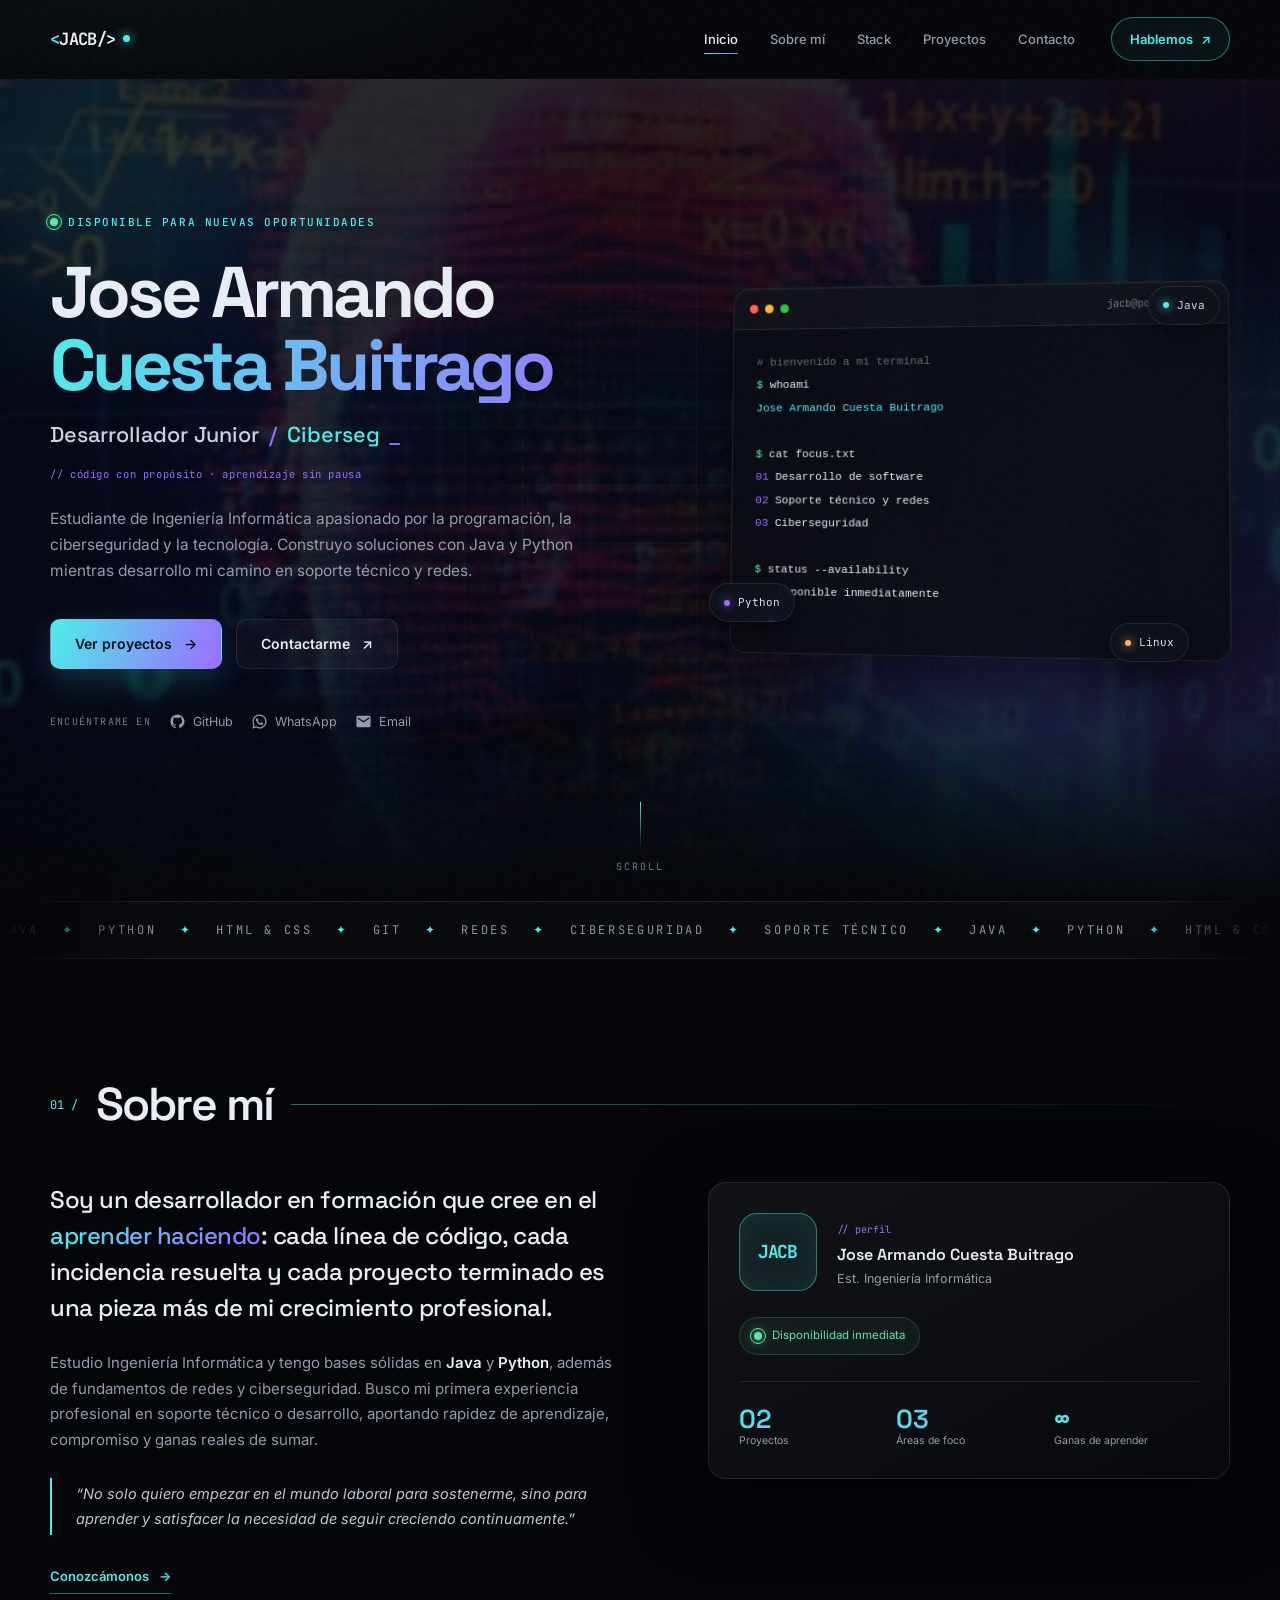
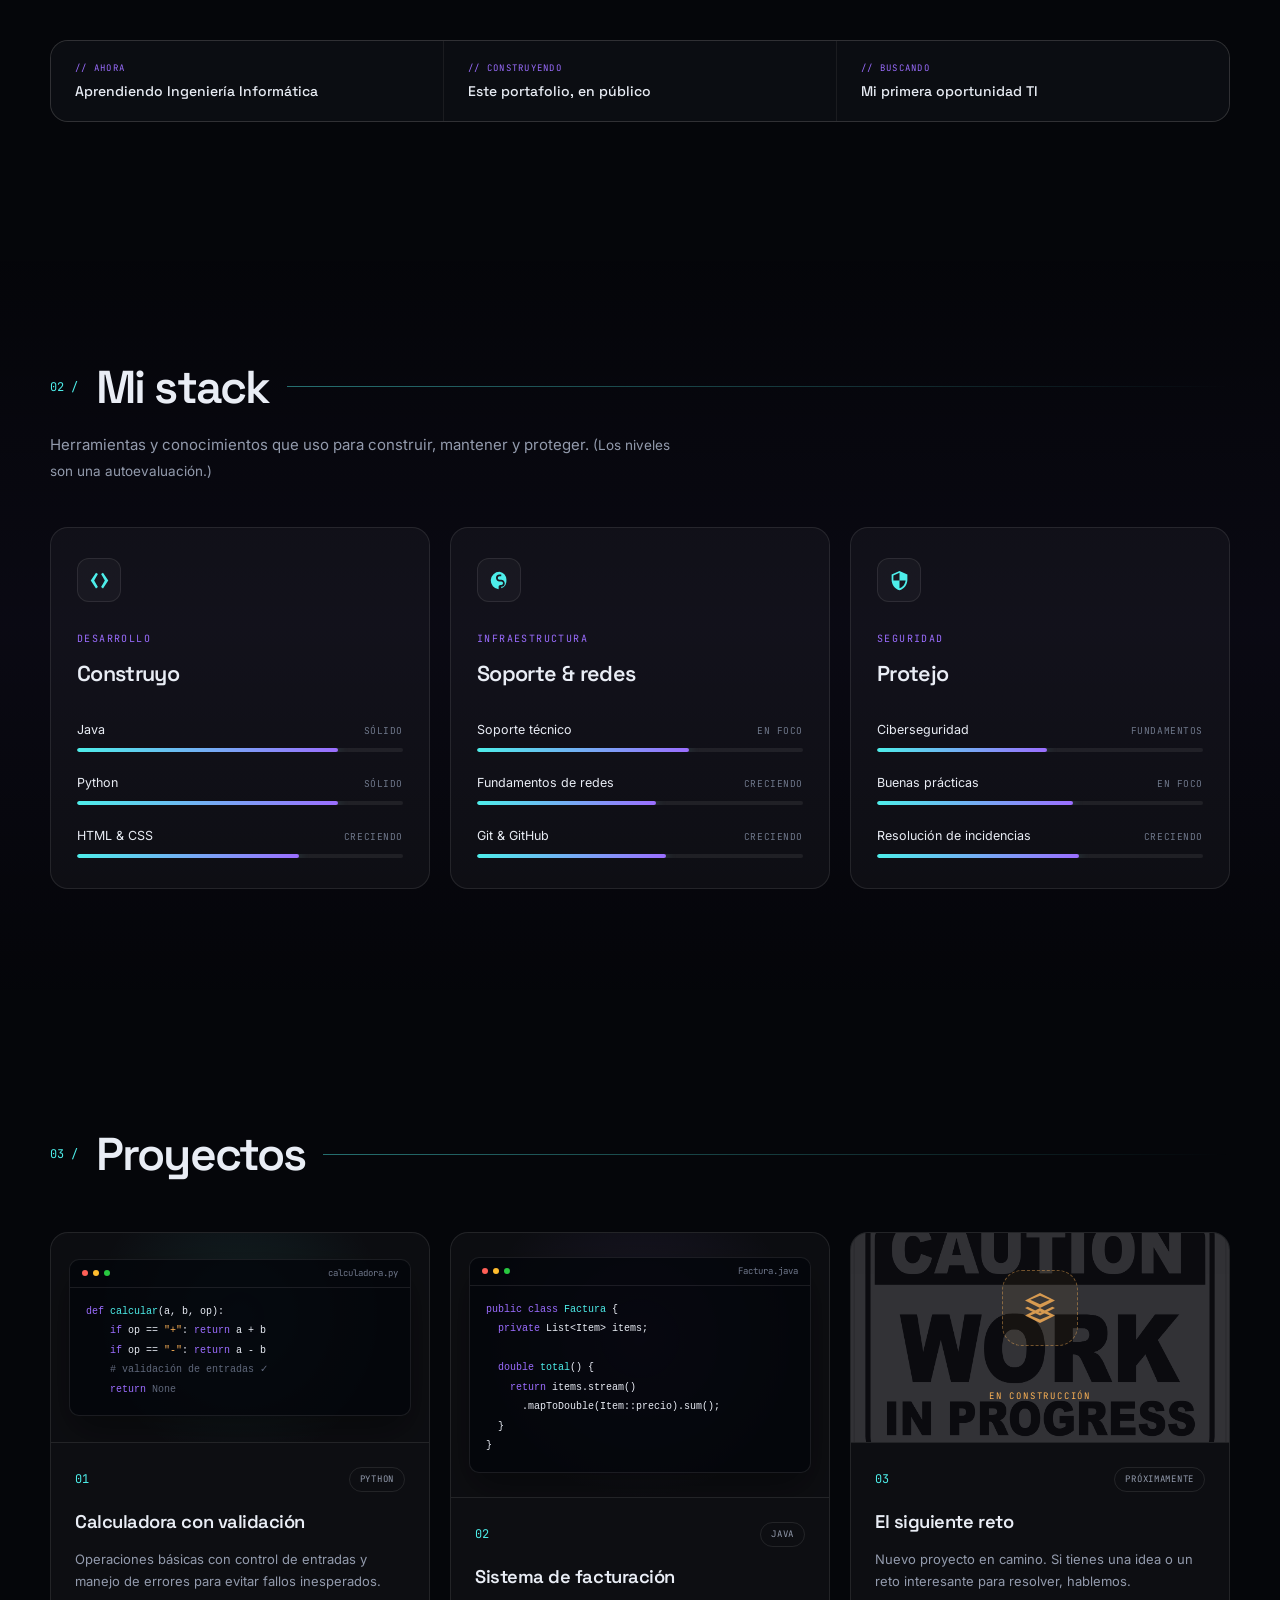
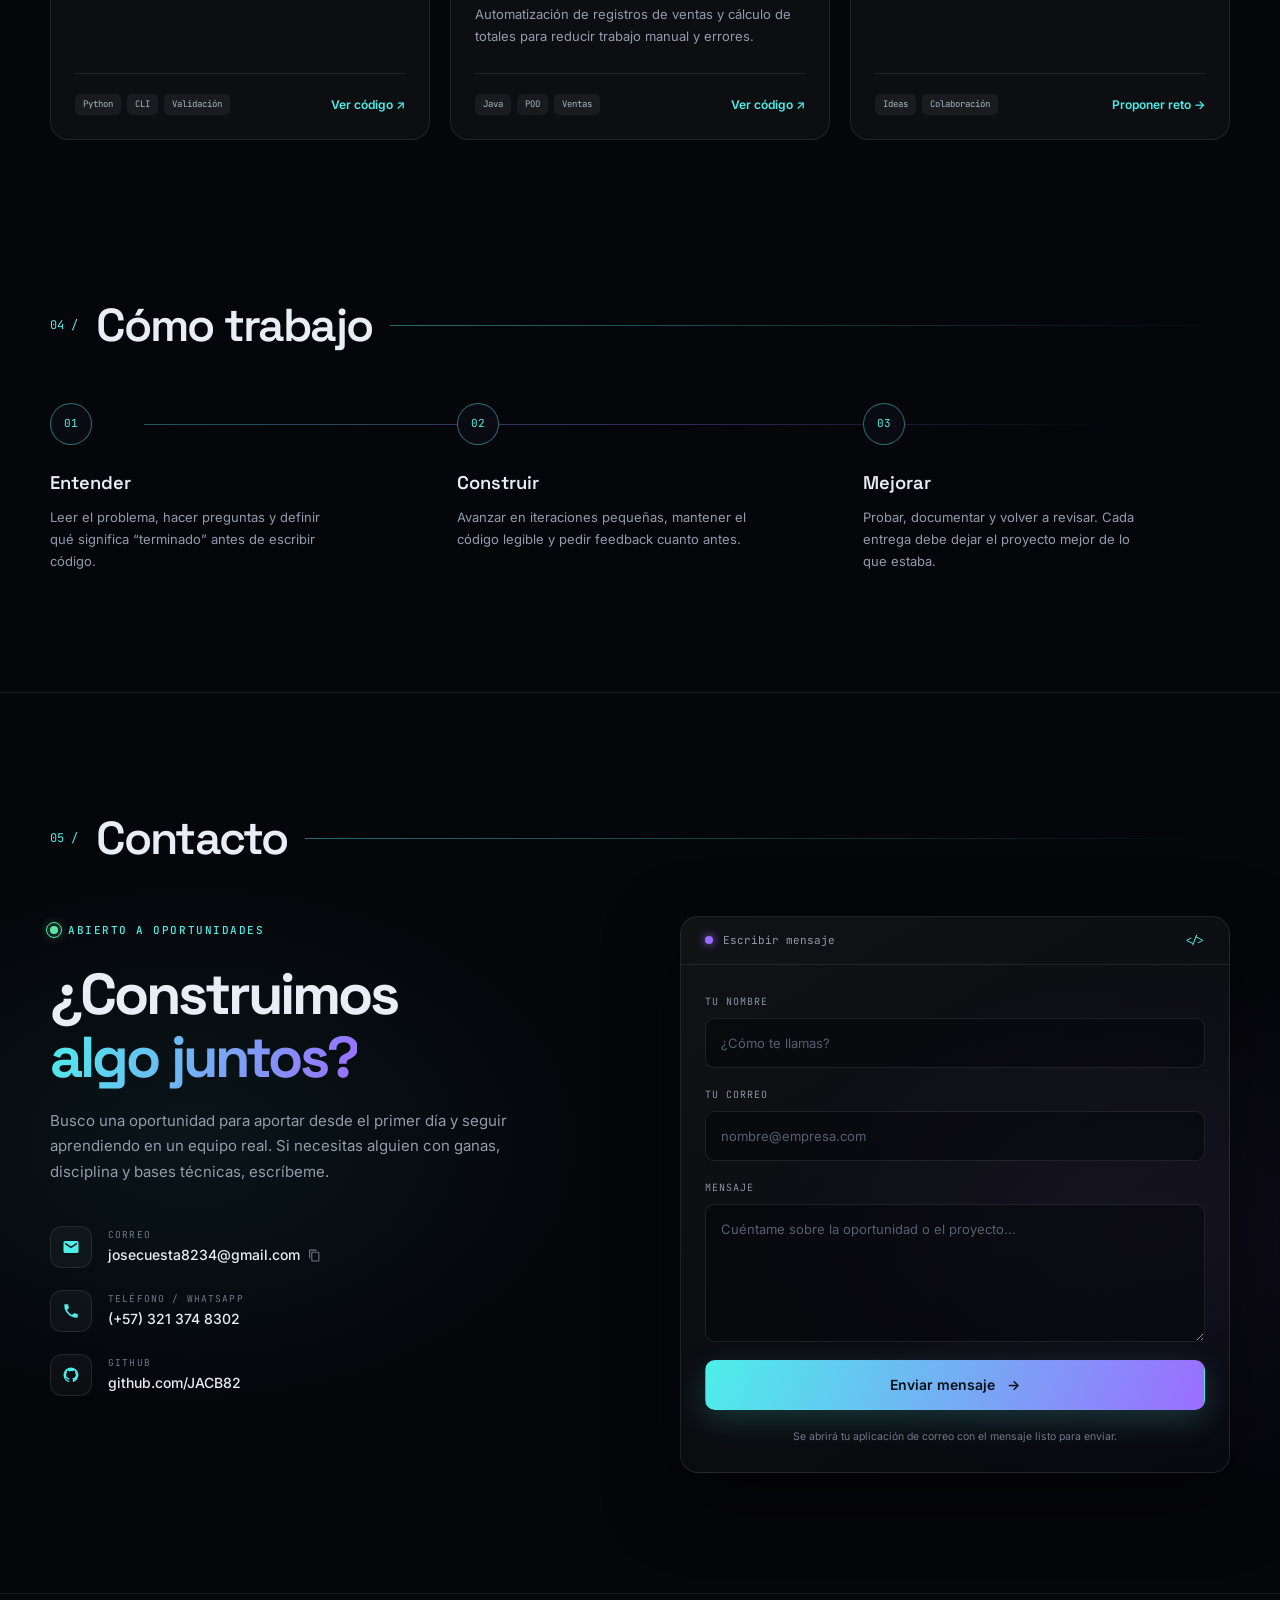
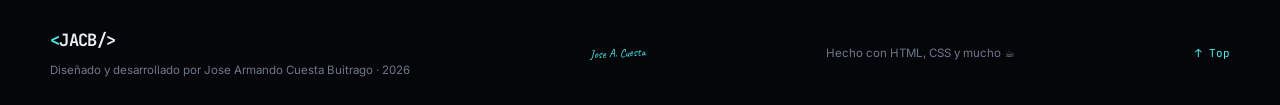
==== commit e3266c5c: "Potenciar experiencia móvil: dock, sello holográfico, carrusel y guía didáctica" ====
--- a/index.html
+++ b/index.html
@@ -2,7 +2,7 @@
 <html lang="es">
 <head>
     <meta charset="UTF-8">
-    <meta name="viewport" content="width=device-width, initial-scale=1">
+    <meta name="viewport" content="width=device-width, initial-scale=1, viewport-fit=cover">
     <meta name="theme-color" content="#05060a">
     <meta name="description" content="Portafolio de Jose Armando Cuesta Buitrago, estudiante de Ingeniería Informática y desarrollador junior. Java, Python, soporte técnico y ciberseguridad. Disponibilidad inmediata.">
     <title>Jose Armando Cuesta Buitrago — Desarrollador Junior</title>
@@ -11,7 +11,7 @@
 
     <link rel="preconnect" href="https://fonts.googleapis.com">
     <link rel="preconnect" href="https://fonts.gstatic.com" crossorigin>
-    <link href="https://fonts.googleapis.com/css2?family=Inter:wght@400;500;600&family=JetBrains+Mono:wght@400;500;700&family=Space+Grotesk:wght@400;500;600;700&display=swap" rel="stylesheet">
+    <link href="https://fonts.googleapis.com/css2?family=Caveat:wght@600&family=Inter:wght@400;500;600&family=JetBrains+Mono:wght@400;500;700&family=Space+Grotesk:wght@400;500;600;700&display=swap" rel="stylesheet">
 
     <link rel="stylesheet" href="styles.css">
     <noscript><style>.reveal{opacity:1!important;transform:none!important}.skill-fill{transform:scaleX(1)!important}</style></noscript>
@@ -19,6 +19,7 @@
 <body>
     <div class="noise" aria-hidden="true"></div>
     <div class="cursor-glow" id="cursorGlow" aria-hidden="true"></div>
+    <div class="scroll-progress" id="scrollProgress" aria-hidden="true"></div>
     <a class="skip-link" href="#main">Saltar al contenido</a>
 
     <!-- ============ HEADER ============ -->
@@ -29,10 +30,6 @@
                 <span class="brand-dot" aria-hidden="true"></span>
             </a>
 
-            <button class="nav-toggle" id="navToggle" aria-expanded="false" aria-controls="navLinks" aria-label="Abrir menú">
-                <span></span><span></span><span></span>
-            </button>
-
             <ul class="nav-links" id="navLinks">
                 <li><a href="#inicio" class="active">Inicio</a></li>
                 <li><a href="#sobre-mi">Sobre mí</a></li>
@@ -48,7 +45,10 @@
     <main id="main">
         <!-- ============ HERO ============ -->
         <section class="hero" id="inicio">
-            <div class="hero-bg" aria-hidden="true"></div>
+            <div class="hero-bg" aria-hidden="true">
+                <span class="aurora aurora-a"></span>
+                <span class="aurora aurora-b"></span>
+            </div>
 
             <div class="container hero-grid">
                 <div class="hero-copy">
@@ -67,7 +67,9 @@
                         <span class="typed" id="typed">Soporte Técnico</span><span class="caret" aria-hidden="true">_</span>
                     </p>
 
-                    <p class="hero-desc reveal" style="--delay:.28s">
+                    <p class="hero-tagline reveal" style="--delay:.24s">// código con propósito · aprendizaje sin pausa</p>
+
+                    <p class="hero-desc reveal" style="--delay:.3s">
                         Estudiante de Ingeniería Informática apasionado por la programación,
                         la ciberseguridad y la tecnología. Construyo soluciones con Java y Python
                         mientras desarrollo mi camino en soporte técnico y redes.
@@ -101,6 +103,12 @@
 
                 <div class="hero-visual reveal" style="--delay:.3s">
                     <div class="orbit" aria-hidden="true"></div>
+
+                    <div class="holo-badge" aria-hidden="true">
+                        <span class="holo-ring"></span>
+                        <span class="holo-core">JACB</span>
+                        <span class="holo-caption">// OPEN TO WORK</span>
+                    </div>
 
                     <div class="terminal">
                         <div class="terminal-bar">
@@ -203,6 +211,21 @@
                         </div>
                     </div>
                 </div>
+
+                <div class="now-strip reveal" style="--delay:.15s">
+                    <div class="now-item">
+                        <span>// ahora</span>
+                        <strong>Aprendiendo Ingeniería Informática</strong>
+                    </div>
+                    <div class="now-item">
+                        <span>// construyendo</span>
+                        <strong>Este portafolio, en público</strong>
+                    </div>
+                    <div class="now-item">
+                        <span>// buscando</span>
+                        <strong>Mi primera oportunidad TI</strong>
+                    </div>
+                </div>
             </div>
         </section>
 
@@ -374,6 +397,8 @@
                         </div>
                     </article>
                 </div>
+
+                <p class="swipe-hint" aria-hidden="true">Desliza para explorar <span>→</span></p>
             </div>
         </section>
 
@@ -492,15 +517,40 @@
     <!-- ============ FOOTER ============ -->
     <footer class="site-footer">
         <div class="container footer-inner">
-            <div>
+            <div class="footer-brand">
                 <span class="brand-mark">&lt;JACB/&gt;</span>
                 <p>Diseñado y desarrollado por Jose Armando Cuesta Buitrago · <span id="year">2026</span></p>
             </div>
+            <p class="footer-signature" aria-hidden="true">Jose A. Cuesta</p>
             <p class="footer-note">Hecho con HTML, CSS y mucho <span aria-label="café">☕</span></p>
             <a href="#top" class="back-top" aria-label="Volver al inicio">↑ Top</a>
         </div>
     </footer>
 
+    <!-- ============ DOCK MÓVIL ============ -->
+    <nav class="dock" aria-label="Navegación rápida">
+        <a href="#inicio" class="active" aria-label="Inicio">
+            <svg viewBox="0 0 24 24" aria-hidden="true"><path d="M12 3 2 12h3v8h5v-5h4v5h5v-8h3L12 3Z"/></svg>
+            <span>Inicio</span>
+        </a>
+        <a href="#sobre-mi" aria-label="Sobre mí">
+            <svg viewBox="0 0 24 24" aria-hidden="true"><path d="M12 12a4.5 4.5 0 1 0 0-9 4.5 4.5 0 0 0 0 9Zm0 2c-4.42 0-8 2.24-8 5v2h16v-2c0-2.76-3.58-5-8-5Z"/></svg>
+            <span>Sobre mí</span>
+        </a>
+        <a href="#stack" aria-label="Stack">
+            <svg viewBox="0 0 24 24" aria-hidden="true"><path d="m12 2 10 5-10 5L2 7l10-5Zm0 12.6L5.4 11.3 2 13l10 5 10-5-3.4-1.7-6.6 3.3Z"/></svg>
+            <span>Stack</span>
+        </a>
+        <a href="#proyectos" aria-label="Proyectos">
+            <svg viewBox="0 0 24 24" aria-hidden="true"><path d="M3 5h6l2 2h10v12H3V5Zm2 4v8h14V9H5Z"/></svg>
+            <span>Proyectos</span>
+        </a>
+        <a href="#contacto" aria-label="Contacto">
+            <svg viewBox="0 0 24 24" aria-hidden="true"><path d="M20 4H4a2 2 0 0 0-2 2v12a2 2 0 0 0 2 2h16a2 2 0 0 0 2-2V6a2 2 0 0 0-2-2Zm0 4.2-8 5.3-8-5.3V6l8 5.3L20 6v2.2Z"/></svg>
+            <span>Contacto</span>
+        </a>
+    </nav>
+
     <div class="toast" id="toast" role="status" aria-live="polite"></div>
 
     <script src="script.js"></script>
--- a/styles.css
+++ b/styles.css
@@ -89,6 +89,21 @@
 }
 body.has-mouse .cursor-glow { opacity: 1; }
 
+/* Barra de progreso de lectura: un detalle pequeño que se siente premium. */
+.scroll-progress {
+    position: fixed;
+    top: 0;
+    left: 0;
+    z-index: 130;
+    width: 100%;
+    height: 2px;
+    background: var(--gradient);
+    box-shadow: 0 0 12px rgba(77, 238, 234, .55);
+    transform: scaleX(0);
+    transform-origin: left;
+    pointer-events: none;
+}
+
 .skip-link {
     position: fixed;
     top: -100px;
@@ -243,29 +258,6 @@
     box-shadow: 0 8px 24px rgba(77, 238, 234, .14);
 }
 
-.nav-toggle {
-    display: none;
-    width: 42px;
-    height: 42px;
-    margin-left: auto;
-    padding: 11px 9px;
-    border: 1px solid var(--border);
-    border-radius: 10px;
-    background: var(--surface);
-    cursor: pointer;
-}
-.nav-toggle span {
-    display: block;
-    height: 2px;
-    margin: 4px 0;
-    border-radius: 2px;
-    background: var(--text);
-    transition: transform .3s ease, opacity .3s ease;
-}
-.nav-toggle[aria-expanded="true"] span:nth-child(1) { transform: translateY(6px) rotate(45deg); }
-.nav-toggle[aria-expanded="true"] span:nth-child(2) { opacity: 0; }
-.nav-toggle[aria-expanded="true"] span:nth-child(3) { transform: translateY(-6px) rotate(-45deg); }
-
 /* ---------- Hero ---------- */
 .hero {
     position: relative;
@@ -299,6 +291,35 @@
     -webkit-mask-image: radial-gradient(ellipse at 55% 45%, #000 5%, transparent 72%);
     mask-image: radial-gradient(ellipse at 55% 45%, #000 5%, transparent 72%);
 }
+
+/* Manchas de luz que le dan profundidad al hero (más notorias en móvil). */
+.aurora {
+    position: absolute;
+    border-radius: 50%;
+    filter: blur(70px);
+    opacity: .3;
+    will-change: transform;
+    animation: drift 16s ease-in-out infinite alternate;
+}
+.aurora-a {
+    top: -90px;
+    left: -70px;
+    width: 340px;
+    height: 340px;
+    background: rgba(77, 238, 234, .38);
+}
+.aurora-b {
+    right: -90px;
+    bottom: -130px;
+    width: 400px;
+    height: 400px;
+    background: rgba(155, 109, 255, .38);
+    animation-delay: -8s;
+}
+@keyframes drift {
+    to { transform: translate3d(46px, 34px, 0) scale(1.12); }
+}
+
 .hero::after {
     content: '';
     position: absolute;
@@ -342,6 +363,14 @@
 .hero-role .sep { color: var(--violet); margin: 0 2px; }
 .typed { color: var(--cyan); }
 .caret { color: var(--violet); animation: blink 1s step-end infinite; }
+
+.hero-tagline {
+    margin-top: 12px;
+    font-family: 'JetBrains Mono', monospace;
+    font-size: 10.5px;
+    letter-spacing: .06em;
+    color: var(--violet);
+}
 
 .hero-desc {
     max-width: 540px;
@@ -422,6 +451,9 @@
 .hero-visual { position: relative; min-height: 400px; display: grid; place-items: center; }
 .orbit {
     position: absolute;
+    top: 50%;
+    left: 50%;
+    translate: -50% -50%;
     width: 112%;
     aspect-ratio: 1;
     max-width: 560px;
@@ -432,6 +464,68 @@
     animation: spin 18s linear infinite;
 }
 @keyframes spin { to { transform: rotate(360deg); } }
+
+/* Sello holográfico: solo aparece en móvil, para dar identidad al hero. */
+.holo-badge {
+    display: none;
+    position: relative;
+    width: 124px;
+    height: 124px;
+    place-items: center;
+    border: 1px solid var(--border-hover);
+    border-radius: 50%;
+    background:
+        radial-gradient(circle at 34% 28%, rgba(77, 238, 234, .2), transparent 52%),
+        rgba(9, 11, 18, .92);
+    box-shadow:
+        0 0 60px rgba(77, 238, 234, .16),
+        inset 0 0 34px rgba(77, 238, 234, .08);
+}
+.holo-badge::before {
+    content: '';
+    position: absolute;
+    inset: -7px;
+    z-index: -1;
+    border-radius: 50%;
+    background: conic-gradient(from 0deg, transparent, var(--cyan), transparent 30%, var(--violet), transparent 70%);
+    filter: blur(9px);
+    opacity: .6;
+    animation: spin 9s linear infinite;
+}
+.holo-badge::after {
+    content: '';
+    position: absolute;
+    inset: 9px;
+    border: 1px dashed rgba(255, 255, 255, .16);
+    border-radius: 50%;
+    animation: spin-reverse 18s linear infinite;
+}
+.holo-ring {
+    position: absolute;
+    inset: 21px;
+    border: 1px solid rgba(77, 238, 234, .18);
+    border-radius: 50%;
+}
+.holo-core {
+    font-family: 'Space Grotesk', sans-serif;
+    font-size: 30px;
+    font-weight: 700;
+    letter-spacing: -.07em;
+    background: var(--gradient);
+    -webkit-background-clip: text;
+    background-clip: text;
+    color: transparent;
+}
+.holo-caption {
+    position: absolute;
+    bottom: -27px;
+    font-family: 'JetBrains Mono', monospace;
+    font-size: 8px;
+    letter-spacing: .22em;
+    color: var(--cyan);
+    white-space: nowrap;
+}
+@keyframes spin-reverse { to { transform: rotate(-360deg); } }
 
 .terminal {
     position: relative;
@@ -703,6 +797,37 @@
 }
 .stat span { font-size: 10.5px; color: var(--muted); line-height: 1.35; }
 
+/* Tira "ahora": da contexto humano y hace que el perfil se sienta vivo. */
+.now-strip {
+    display: grid;
+    grid-template-columns: repeat(3, 1fr);
+    gap: 1px;
+    margin-top: 46px;
+    border: 1px solid var(--border);
+    border-radius: var(--radius);
+    background: var(--border);
+    overflow: hidden;
+}
+.now-item {
+    display: grid;
+    gap: 5px;
+    padding: 20px 24px;
+    background: rgba(7, 9, 15, .78);
+}
+.now-item span {
+    font-family: 'JetBrains Mono', monospace;
+    font-size: 9px;
+    letter-spacing: .14em;
+    text-transform: uppercase;
+    color: var(--violet);
+}
+.now-item strong {
+    font-family: 'Space Grotesk', sans-serif;
+    font-size: 14px;
+    font-weight: 500;
+    line-height: 1.35;
+}
+
 /* ---------- Stack ---------- */
 .stack { background: linear-gradient(180deg, transparent, rgba(155, 109, 255, .04), transparent); }
 .skills-grid {
@@ -953,6 +1078,28 @@
 }
 .project-bottom > a span { transition: transform .25s var(--ease); display: inline-block; }
 .project-bottom > a:hover span { transform: translate(3px, -3px); }
+
+/* Pista de swipe: solo se muestra cuando los proyectos son un carrusel. */
+.swipe-hint {
+    display: none;
+    align-items: center;
+    justify-content: center;
+    gap: 8px;
+    margin-top: 16px;
+    font-family: 'JetBrains Mono', monospace;
+    font-size: 9px;
+    letter-spacing: .12em;
+    text-transform: uppercase;
+    color: #6f788b;
+}
+.swipe-hint span {
+    color: var(--cyan);
+    animation: nudge 1.6s ease-in-out infinite;
+}
+@keyframes nudge {
+    0%, 100% { transform: translateX(0); }
+    50% { transform: translateX(6px); }
+}
 
 /* ---------- Proceso ---------- */
 .process { padding-top: 40px; }
@@ -1121,6 +1268,15 @@
     flex-wrap: wrap;
 }
 .footer-inner p { color: #6f788b; font-size: 11.5px; }
+.footer-brand { display: grid; gap: 6px; }
+.footer-signature {
+    font-family: 'Caveat', cursive;
+    font-size: 30px;
+    line-height: 1;
+    color: var(--cyan) !important;
+    transform: rotate(-3deg);
+    text-shadow: 0 0 24px rgba(77, 238, 234, .25);
+}
 .footer-note span { filter: grayscale(.3); }
 .back-top {
     font-family: 'JetBrains Mono', monospace;
@@ -1129,6 +1285,65 @@
     transition: transform .25s var(--ease);
 }
 .back-top:hover { transform: translateY(-3px); }
+
+/* ---------- Dock móvil ---------- */
+.dock {
+    display: none;
+    position: fixed;
+    left: 50%;
+    bottom: calc(12px + env(safe-area-inset-bottom, 0px));
+    z-index: 110;
+    width: min(440px, calc(100% - 24px));
+    padding: 7px 6px;
+    border: 1px solid var(--border);
+    border-radius: 18px;
+    background: rgba(7, 9, 15, .88);
+    backdrop-filter: blur(20px);
+    -webkit-backdrop-filter: blur(20px);
+    box-shadow:
+        0 18px 50px rgba(0, 0, 0, .65),
+        inset 0 1px rgba(255, 255, 255, .05);
+    transform: translateX(-50%);
+}
+.dock a {
+    position: relative;
+    display: flex;
+    flex: 1;
+    flex-direction: column;
+    align-items: center;
+    gap: 4px;
+    padding: 6px 2px;
+    border-radius: 12px;
+    font-family: 'JetBrains Mono', monospace;
+    font-size: 8px;
+    letter-spacing: .03em;
+    color: #6f788b;
+    transition: color .2s ease, background .2s ease, transform .2s var(--ease);
+}
+.dock svg {
+    width: 19px;
+    height: 19px;
+    fill: currentColor;
+    transition: transform .25s var(--ease), filter .25s ease;
+}
+.dock a.active {
+    color: var(--cyan);
+    background: rgba(77, 238, 234, .08);
+}
+.dock a.active svg {
+    filter: drop-shadow(0 0 8px rgba(77, 238, 234, .65));
+    transform: translateY(-1px);
+}
+.dock a.active::after {
+    content: '';
+    position: absolute;
+    bottom: 3px;
+    width: 12px;
+    height: 2px;
+    border-radius: 2px;
+    background: var(--cyan);
+    box-shadow: 0 0 8px var(--cyan);
+}
 
 /* ---------- Toast ---------- */
 .toast {
@@ -1160,69 +1375,131 @@
 }
 
 @media (max-width: 860px) {
-    .nav-links {
+    body { padding-bottom: calc(88px + env(safe-area-inset-bottom, 0px)); }
+
+    /* En móvil el menú vive abajo: el header queda limpio y la navegación
+       queda al alcance del pulgar. */
+    .nav-links { display: none; }
+    .nav-cta {
+        display: inline-flex;
+        align-items: center;
+        min-height: 44px;
+        margin-left: auto;
+        padding: 0 16px;
+        font-size: 12px;
+    }
+    .dock { display: flex; }
+
+    .hero { padding: 48px 0 92px; }
+    .hero-grid { grid-template-columns: 1fr; gap: 52px; }
+    .hero-copy { max-width: none; }
+    .hero-visual {
+        display: flex;
+        flex-direction: column;
+        align-items: center;
+        gap: 34px;
+        min-height: 0;
+        padding-top: 6px;
+    }
+    .orbit { width: 92%; opacity: .24; }
+    .holo-badge { display: grid; flex: none; isolation: isolate; }
+    .float-chip { display: none; }
+    .terminal { max-width: 540px; transform: none; }
+    .terminal::after {
+        content: '';
         position: absolute;
-        top: 78px;
-        left: 0;
-        right: 0;
-        flex-direction: column;
-        align-items: stretch;
-        gap: 0;
-        margin: 0;
-        padding: 10px 24px 22px;
-        border-bottom: 1px solid var(--border);
-        background: rgba(5, 6, 10, .97);
-        backdrop-filter: blur(18px);
-        opacity: 0;
-        visibility: hidden;
-        transform: translateY(-10px);
-        transition: opacity .25s ease, transform .25s ease, visibility .25s;
+        inset: 0;
+        pointer-events: none;
+        background: repeating-linear-gradient(0deg, rgba(255, 255, 255, .03) 0 1px, transparent 1px 4px);
+        opacity: .45;
     }
-    .nav-links.open { opacity: 1; visibility: visible; transform: none; }
-    .nav-links a { display: block; padding: 13px 0; font-size: 14px; }
-    .nav-links a::after { display: none; }
-    .nav-toggle { display: block; }
-    .nav-cta { display: none; }
-
-    .hero { padding: 60px 0 100px; }
-    .hero-grid { grid-template-columns: 1fr; gap: 60px; }
-    .hero-copy { max-width: none; }
-    .hero-visual { min-height: 360px; }
-    .terminal { max-width: 540px; transform: none; }
+
     .about-grid, .contact-grid { grid-template-columns: 1fr; gap: 44px; }
     .process { padding-top: 20px; }
+    .toast { bottom: calc(96px + env(safe-area-inset-bottom, 0px)); }
 }
 
 @media (max-width: 620px) {
     .container { width: min(100% - 32px, 1180px); }
-    .section { padding: 84px 0; }
-    .section-head { margin-bottom: 36px; gap: 12px; }
-    .hero { min-height: auto; padding: 50px 0 90px; }
-    .hero-title { font-size: clamp(2.4rem, 11vw, 3.3rem); }
+    .section { padding: 82px 0; }
+    .section-head {
+        flex-direction: column;
+        align-items: flex-start;
+        gap: 5px;
+        margin-bottom: 30px;
+    }
+    .section-head h2 { font-size: clamp(2rem, 9.6vw, 2.7rem); }
+    .section-line { display: none; }
+
+    .hero { min-height: auto; padding: 42px 0 84px; }
+    .hero-title { font-size: clamp(2.35rem, 11vw, 3.25rem); }
+    .hero-tagline { font-size: 9px; letter-spacing: .04em; }
     .hero-actions { flex-direction: column; align-items: stretch; }
     .hero-actions .btn { width: 100%; }
     .hero-social { gap: 14px; }
     .social-label { width: 100%; }
-    .hero-visual { min-height: 300px; }
+    .hero-visual { gap: 42px; }
+    .holo-badge { width: 108px; height: 108px; }
+    .holo-core { font-size: 26px; }
     .terminal-body { padding: 16px; }
     .terminal-body pre { font-size: 9.5px; }
-    .float-chip { padding: 7px 11px; font-size: 9.5px; }
-    .chip-2 { left: 0; }
-    .skills-grid, .projects-grid { grid-template-columns: 1fr; }
+
+    .skills-grid { grid-template-columns: 1fr; }
+
+    /* Proyectos como carrusel táctil: una tarjeta grande a la vez. */
+    .projects-grid {
+        grid-template-columns: none;
+        grid-auto-flow: column;
+        grid-auto-columns: 86%;
+        gap: 14px;
+        margin-inline: -16px;
+        padding: 0 16px 8px;
+        overflow-x: auto;
+        overscroll-behavior-x: contain;
+        scroll-snap-type: x mandatory;
+        scroll-padding-inline: 16px;
+        scrollbar-width: none;
+        -webkit-overflow-scrolling: touch;
+    }
+    .projects-grid::-webkit-scrollbar { display: none; }
+    .project-card { scroll-snap-align: center; }
+    .project-card:hover { transform: none; }
     .project-next { grid-column: auto; }
+    .swipe-hint { display: flex; }
+
+    .now-strip { grid-template-columns: 1fr; margin-top: 30px; }
+    .now-item { padding: 16px 20px; }
+
     .steps { grid-template-columns: 1fr; gap: 30px; }
     .steps::before { display: none; }
     .step { padding-left: 62px; min-height: 44px; }
     .step-num { position: absolute; left: 0; top: 0; }
     .step h3 { margin-top: 0; }
+
     .profile-card { padding: 24px; }
     .stats { gap: 8px; }
     .stat strong { font-size: 22px; }
-    .footer-inner { flex-direction: column; align-items: flex-start; gap: 12px; }
+
+    .footer-inner { flex-direction: column; align-items: flex-start; gap: 14px; }
+    .footer-signature { font-size: 28px; }
+
+    .dock {
+        bottom: calc(8px + env(safe-area-inset-bottom, 0px));
+        width: calc(100% - 20px);
+    }
+}
+
+@media (max-width: 380px) {
+    .hero-title { font-size: 2.2rem; }
+    .terminal-body pre { font-size: 8.5px; }
+    .dock a { font-size: 7px; }
 }
 
 @media (hover: none) {
     .cursor-glow { display: none; }
+    .btn:active { transform: scale(.985); }
+    .project-card:active { transform: scale(.99); }
+    .dock a:active { transform: scale(.94); }
 }
 
 @media (prefers-reduced-motion: reduce) {
